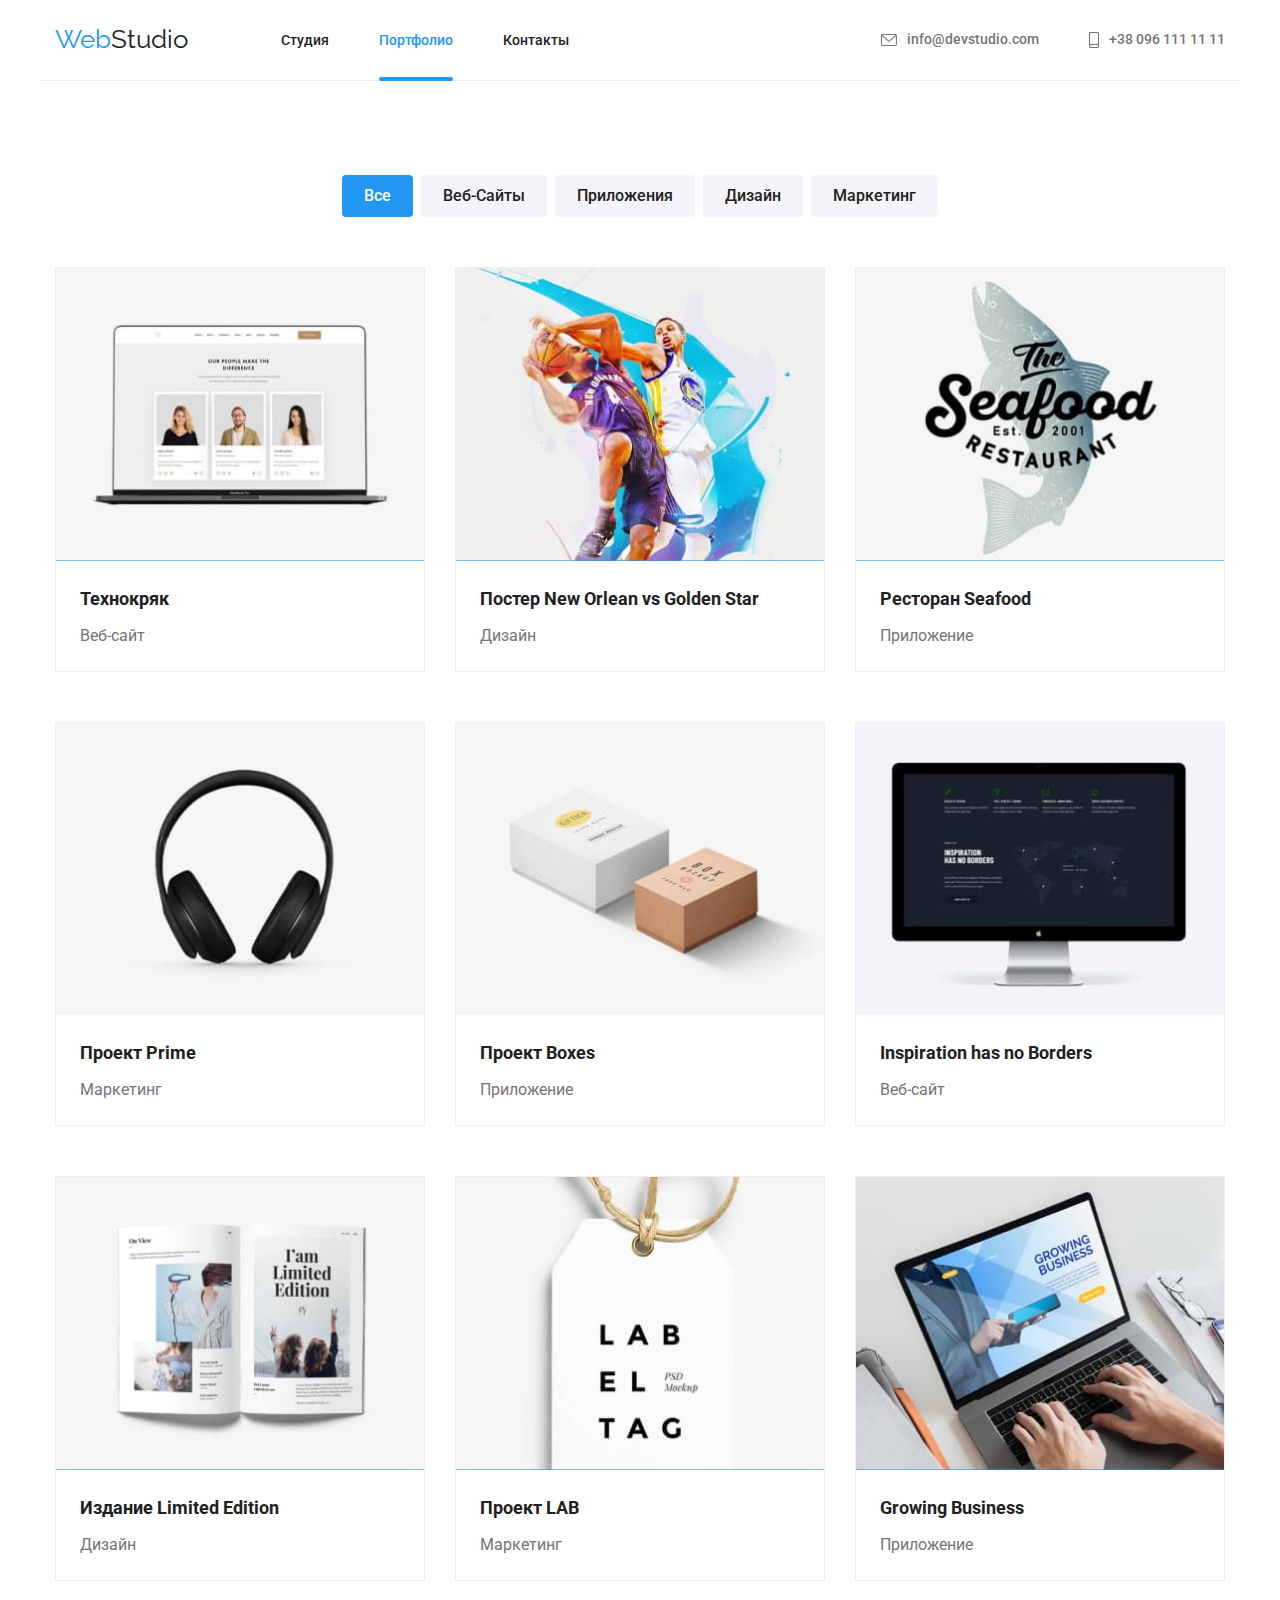
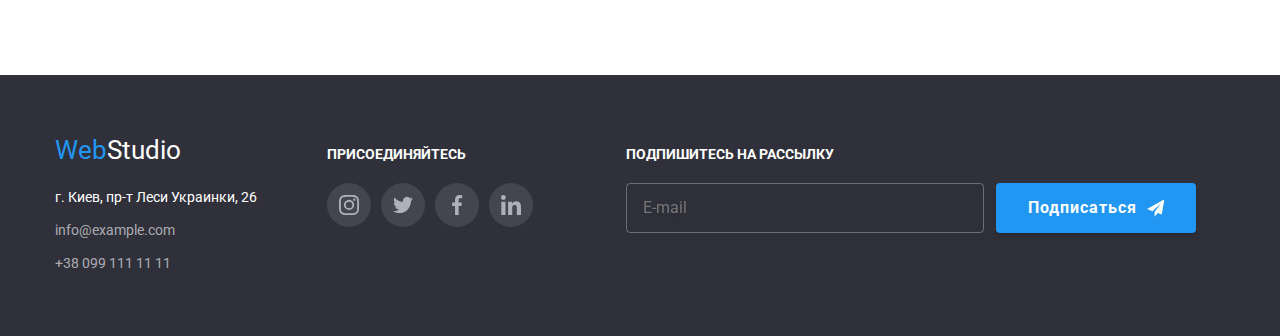
==== portfolio.html @ 67a64e1d "igormos1" ====
<!DOCTYPE html>
<html lang="en">
<head>
    <meta charset="UTF-8">
    <meta http-equiv="X-UA-Compatible" content="IE=edge">
    <meta name="viewport" content="width=device-width, initial-scale=1.0">
    <title>Портфолио</title>
    <link rel="preconnect" href="https://fonts.googleapis.com">
    <link rel="preconnect" href="https://fonts.gstatic.com" crossorigin>
    <link href="https://fonts.googleapis.com/css2?family=Raleway:wght@700&family=Roboto:wght@400;500;700;900&display=swap"
        rel="stylesheet">
    <link rel="stylesheet" href="https://cdnjs.cloudflare.com/ajax/libs/modern-normalize/1.1.0/modern-normalize.min.css">
    <link rel="stylesheet" href="./css/main.min.css">
</head>
<body class="page">
    <header class="page-header container">
        <nav class="nav__container">
            <a href="./index.html" class="nav__logo">
                <span class="nav__logoweb">Web</span><span class="nav__logostudio">Studio</span></a>
            <ul class="site-nav list">
                <li class="site-nav__item"><a href="./index.html" class="site-nav__link">Студия</a></li>
                <li class="site-nav__item"><a href="" class="site-nav__link site-nav__link--current">Портфолио</a></li>
                <li class="site-nav__item"><a href="" class="site-nav__link">Контакты</a></li>
            </ul>
        </nav>
        <div class="auth__container">
            <ul class="auth-nav list">
                <li class="auth-nav__item">
                    <a href="mailto:info@devstudio.com" class="auth-nav__link">
                        <svg class="auth-nav__envelope">
                            <use href="./images/sprite.svg#icon-envelopehover"></use>
                        </svg>info@devstudio.com</a>
                </li>
                <li class="auth-nav__item">
                    <a href="tel:+380961111111" class="auth-nav__link">
                        <svg class="auth-nav__smartphone">
                            <use href="./images/sprite.svg#icon-smartphone"></use>
                        </svg>+38 096 111 11 11</a>
                </li>
            </ul>
        </div>
    </header>
    <main>
        <section class="portfolio container">
            <h1 class="visually-hidden">Portfolio</h1>
            <ul class="filter">
                <li class="filter__item"><button type="button" class="filter__buttons filter__buttons--active">Все</button></li>
                <li class="filter__item"><button type="button" class="filter__buttons">Веб-Сайты</button></li>
                <li class="filter__item"><button type="button" class="filter__buttons">Приложения</button></li>
                <li class="filter__item"><button type="button" class="filter__buttons">Дизайн</button></li>
                <li class="filter__item"><button type="button" class="filter__buttons">Маркетинг</button></li>
            </ul>
            <ul class="card-set__list">
                <li class="card-set__item">
                    <a href="" class="card-set__link">
                        <div class="card-set__image">
                            <img src="./images/img21.jpg" alt="Ноутбук на котором открыт сайт" width="370" height="294">
                            <p class="card-set__text">Технокряк это современная площадка распространения коронавируса. Компании используют эту
                                платформу для цифрового
                                шпионажа и атак на защищённые сервера конкурентов.</p>
                        </div>
                        <div class="card-set__info">
                            <div class="info__meta">
                                <h3 class="info__name">Технокряк</h3>
                            </div>
                            <div class="info__type">
                                <p class="info__text">Веб-сайт</p>
                            </div>
                        </div>
                    </a>
                </li>
                <li class="card-set__item">
                    <a href="" class="card-set__link">
                        <div class="card-set__image">
                            <img src="./images/img22.jpg" alt="Баскетболисты" width="370" height="294"> 
                            <p class="card-set__text">Технокряк это современная площадка распространения коронавируса. Компании используют эту
                                платформу для цифрового
                                шпионажа и атак на защищённые сервера конкурентов.</p>
                        </div>
                        <div class="card-set__info">
                            <div class="info__meta">
                                <h3 class="info__name">Постер New Orlean vs Golden Star</h3>
                            </div>
                            <div class="info__type">
                                <p class="info__text">Дизайн</p>
                            </div>
                        </div>
                    </a>
                </li>
                <li class="card-set__item">
                    <a href="" class="card-set__link">
                        <div class="card-set__image">
                            <img src="./images/img23.jpg" alt="Эмблема ресторана" width="370" height="294">
                            <p class="card-set__text">Технокряк это современная площадка распространения коронавируса. Компании используют эту
                                платформу для цифрового
                                шпионажа и атак на защищённые сервера конкурентов.</p>
                        </div>
                        <div class="card-set__info">
                            <div class="info__meta">
                                <h3 class="info__name">Ресторан Seafood</h3>
                            </div>
                            <div class="info__type">
                                <p class="info__text">Приложение</p>
                            </div>
                        </div>
                    </a>
                </li>
                <li class="card-set__item">
                    <a href="" class="card-set__link">
                        <div class="card-set__image">
                            <img src="./images/img24.jpg" alt="Наушники" width="370" height="294">
                            <p class="card-set__text">Технокряк это современная площадка распространения коронавируса. Компании используют эту
                                платформу для цифрового
                                шпионажа и атак на защищённые сервера конкурентов.</p>
                        </div>
                        <div class="card-set__info">
                            <div class="info__meta">
                                <h3 class="info__name">Проект Prime</h3>
                            </div>
                            <div class="info__type">
                                <p class="info__text">Маркетинг</p>
                            </div>
                        </div>
                    </a>
                </li>
                <li class="card-set__item">
                    <a href="" class="card-set__link">
                        <div class="card-set__image">
                        <img src="./images/img25.jpg" alt="Коробки" width="370" height="294">
                            <p class="card-set__text">Технокряк это современная площадка распространения коронавируса. Компании используют эту
                                платформу для цифрового
                                шпионажа и атак на защищённые сервера конкурентов.</p>
                        </div>
                        <div class="card-set__info">
                            <div class="info__meta">
                                <h3 class="info__name">Проект Boxes</h3>
                            </div>
                            <div class="info__type">
                                <p class="info__text">Приложение</p>
                            </div>
                        </div>
                    </a>
                </li>
                <li class="card-set__item">
                    <a href="" class="card-set__link">
                        <div class="card-set__image">
                        <img src="./images/img26.jpg" alt="Монитор" width="370" height="294">
                            <p class="card-set__text">Технокряк это современная площадка распространения коронавируса. Компании используют эту
                                платформу для цифрового
                                шпионажа и атак на защищённые сервера конкурентов.</p>
                        </div>
                        <div class="card-set__info">
                            <div class="info__meta">
                                <h3 class="info__name">Inspiration has no Borders</h3>
                            </div>
                            <div class="info__type">
                                <p class="info__text">Веб-сайт</p>
                            </div>
                        </div>
                    </a>
                </li>
                <li class="card-set__item">
                    <a href="" class="card-set__link">
                        <div class="card-set__image">
                        <img src="./images/img27.jpg" alt="Разворот журнала" width="370" height="294">
                            <p class="card-set__text">Технокряк это современная площадка распространения коронавируса. Компании используют эту
                                платформу для цифрового
                                шпионажа и атак на защищённые сервера конкурентов.</p>
                        </div>
                        <div class="card-set__info">
                            <div class="info__meta">
                                <h3 class="info__name">Издание Limited Edition</h3>
                            </div>
                            <div class="info__type">
                                <p class="info__text">Дизайн</p>
                            </div>
                        </div>
                    </a>
                </li>
                <li class="card-set__item">
                    <a href="" class="card-set__link">
                        <div class="card-set__image">
                        <img src="./images/img28.jpg" alt="Бирка" width="370" height="294">
                            <p class="card-set__text">Технокряк это современная площадка распространения коронавируса. Компании используют эту
                                платформу для цифрового
                                шпионажа и атак на защищённые сервера конкурентов.</p>
                        </div>
                        <div class="card-set__info">
                            <div class="info__meta">
                                <h3 class="info__name">Проект LAB</h3>
                            </div>
                            <div class="info__type">
                                <p class="info__text">Маркетинг</p>
                            </div>
                        </div>
                    </a>
                </li>
                <li class="card-set__item">
                    <a href="" class="card-set__link">
                        <div class="card-set__image">
                            <img src="./images/img29.jpg" alt="Бирка" width="370" height="294">
                            <p class="card-set__text">Технокряк это современная площадка распространения коронавируса. Компании используют эту
                                платформу для цифрового
                                шпионажа и атак на защищённые сервера конкурентов.</p>
                        </div>
                        <div class="card-set__info">
                            <div class="info__meta">
                                <h3 class="info__name">Growing Business</h3>
                            </div>
                            <div class="info__type">
                                <p class="info__text">Приложение</p>
                            </div>
                        </div>
                    </a>
                </li>
            </ul>
        </section>
    </main>
    <footer class="page-footer">
        <div class="page-footer__meta container">
            <div>
                <a href="/" class="page-footer__logo"><span class="page-footer__logoweb">Web</span><span class="page-footer__logostudio">Studio</span></a>
                <address class="page-footer__address">
                    <ul class="address__list">
                        <li class="address__element"><a href="#" class="address__map">г. Киев, пр-т Леси Украинки, 26</a></li>
                        <li class="address__element"><a href="mailto:info@example.com" class="address__email">info@example.com</a></li>
                        <li class="address__element"><a href="tel:+380991111111" class="address__tel">+38 099 111 11 11</a></li>
                    </ul>
                </address>
            </div>
            <div class="page-footer__socials">
                <h3 class="page-footer__title">ПРИСОЕДИНЯЙТЕСЬ</h3>
                <ul class="socials__list">
                    <li class="socials__item socials__item--footer">
                        <a href="#" class="socials__link socials__link--footer">
                            <svg class="socials__icon">
                                <use href="./images/sprite.svg#icon-instagram"></use>
                            </svg>
                        </a>
                    </li>
                    <li class="socials__item socials__item--footer">
                        <a href="#" class="socials__link socials__link--footer">
                            <svg class="socials__icon">
                                <use href="./images/sprite.svg#icon-twitter"></use>
                            </svg>
                        </a>
                    </li>
                    <li class="socials__item socials__item--footer">
                        <a href="#" class="socials__link socials__link--footer">
                            <svg class="socials__icon">
                                <use href="./images/sprite.svg#icon-facebook"></use>
                            </svg>
                        </a>
                    </li>
                    <li class="socials__item socials__item--footer">
                        <a href="#" class="socials__link socials__link--footer">
                            <svg class="socials__icon">
                                <use href="./images/sprite.svg#icon-linkedin"></use>
                            </svg>
                        </a>
                    </li>
                </ul>
            </div>
            <div class="page-footer__subscribe">
                <h3 class="page-footer__title">Подпишитесь на рассылку</h3>
                <div class="subscribe__meta">
                    <form class="subscribe__form">
                        <input type="text" name="email" id="email" class="subscribe__input" placeholder="E-mail">
                    </form>
                    <button type="submit" class="subscribe__button">Подписаться
                        <svg class="subscribe__icon">
                            <use href="./images/sprite.svg#icon-send"></use>
                        </svg>
                    </button>
                </div>
            </div>
        </div>
    </footer>
</body>
</html>
---- css/main.min.css ----
/*! modern-normalize v1.1.0 | MIT License | https://github.com/sindresorhus/modern-normalize */*,::before,::after{-webkit-box-sizing:border-box;box-sizing:border-box}html{line-height:1.15;-webkit-text-size-adjust:100%;-moz-tab-size:4;-o-tab-size:4;tab-size:4}body{margin:0;font-family:system-ui,-apple-system,"Segoe UI",Roboto,Helvetica,Arial,sans-serif,"Apple Color Emoji","Segoe UI Emoji"}hr{height:0;color:inherit}abbr[title]{-webkit-text-decoration:underline dotted;text-decoration:underline dotted}b,strong{font-weight:bolder}code,kbd,samp,pre{font-family:ui-monospace, SFMono-Regular, Consolas, 'Liberation Mono', Menlo, monospace;font-size:1em}small{font-size:80%}sub,sup{font-size:75%;line-height:0;position:relative;vertical-align:baseline}sub{bottom:-0.25em}sup{top:-0.5em}table{text-indent:0;border-color:inherit}button,input,optgroup,select,textarea{font-family:inherit;font-size:100%;line-height:1.15;margin:0}button,select{text-transform:none}button,[type='button'],[type='reset'],[type='submit']{-webkit-appearance:button}::-moz-focus-inner{border-style:none;padding:0}:-moz-focusring{outline:1px dotted ButtonText}:-moz-ui-invalid{box-shadow:none}legend{padding:0}progress{vertical-align:baseline}::-webkit-inner-spin-button,::-webkit-outer-spin-button{height:auto}[type='search']{-webkit-appearance:textfield;outline-offset:-2px}::-webkit-search-decoration{-webkit-appearance:none}::-webkit-file-upload-button{-webkit-appearance:button;font:inherit}summary{display:list-item}html{-webkit-box-sizing:border-box;box-sizing:border-box}img{display:block;max-width:100%;height:auto}body{color:#757575;background-color:#fff;font-family:"Roboto",sans-serif}.container{width:1200px;padding-right:15px;padding-left:15px;margin-right:auto;margin-left:auto}a{display:block}*,*::before,*::after{-webkit-box-sizing:inherit;box-sizing:inherit}.list{list-style:none;padding:0;margin:0}.overlay{max-width:1600px;height:600px;margin-right:auto;margin-left:auto;background-image:-webkit-gradient(linear, left top, right top, from(rgba(47,48,58,0.4)), to(rgba(47,48,58,0.4))),url(../images/hero.jpg);background-image:linear-gradient(to right, rgba(47,48,58,0.4), rgba(47,48,58,0.4)),url(../images/hero.jpg);background-position:center;background-size:cover;outline:1px solid black}.visually-hidden{position:absolute;clip:rect(0 0 0 0);width:1px;height:1px;margin:-1px;margin-top:0}.page-header{background-color:#fff;border-bottom:1px solid #ececec;display:-webkit-box;display:-ms-flexbox;display:flex;-webkit-box-align:center;-ms-flex-align:center;align-items:center;-webkit-box-pack:justify;-ms-flex-pack:justify;justify-content:space-between}.nav__container{display:-webkit-box;display:-ms-flexbox;display:flex;-webkit-box-align:center;-ms-flex-align:center;align-items:center}.nav__logo{display:block;padding:24px 0 25px 0;text-decoration:none}.nav__logoweb{color:#2196f3;font-family:"Raleway",sans-serif;font-size:26px;line-height:1.19;text-decoration:none}.nav__logostudio{color:#212121;font-family:"Raleway",sans-serif;font-size:26px;line-height:1.19;text-decoration:none}.site-nav{display:-webkit-box;display:-ms-flexbox;display:flex;margin-left:93px}.site-nav__item{position:relative;bottom:-1px}.site-nav__item:not(:last-child){margin-right:50px}.site-nav__link{display:block;padding:32px 0;font-weight:500;font-size:14px;line-height:1.14;text-decoration:none;-webkit-transition:color 250ms cubic-bezier(0.4, 0, 0.2, 1);transition:color 250ms cubic-bezier(0.4, 0, 0.2, 1);color:#212121}.site-nav__link:hover,.site-nav__link:focus{color:#2196f3}.site-nav__link--current{color:#2196f3}.site-nav__link--current::after{content:'';position:absolute;display:block;width:100%;height:4px;background-color:#2196f3;border-radius:2px;bottom:0}.auth__container{display:-webkit-box;display:-ms-flexbox;display:flex}.auth-nav{display:-webkit-box;display:-ms-flexbox;display:flex}.auth-nav__item{display:-webkit-box;display:-ms-flexbox;display:flex;-webkit-box-pack:center;-ms-flex-pack:center;justify-content:center;-webkit-box-align:center;-ms-flex-align:center;align-items:center;cursor:pointer}.auth-nav__item:not(:first-child){margin-left:50px}.auth-nav__link{display:block;padding:32px 0;font-weight:500;font-size:14px;line-height:1.14;text-decoration:none;-webkit-transition:color 250ms cubic-bezier(0.4, 0, 0.2, 1);transition:color 250ms cubic-bezier(0.4, 0, 0.2, 1);color:#757575}.auth-nav__link:hover,.auth-nav__link:focus{color:#2196f3}.auth-nav__envelope{width:16px;height:12px;fill:currentColor;vertical-align:middle}.auth-nav__smartphone{width:10px;height:16px;fill:currentColor;vertical-align:middle}.auth-nav__envelope,.auth-nav__smartphone{margin-right:10px}.page-hero{background-color:#2f303a;text-align:center;padding-bottom:200px;padding-top:200px}.page-hero__title{color:#fff;font-weight:900;font-size:44px;line-height:1.36;text-align:center;letter-spacing:0.06em;text-transform:uppercase;margin:0;padding:0;padding-bottom:30px}.page-hero__button{color:#fff;background-color:#2196f3;font-weight:bold;font-size:16px;line-height:1.88;display:inline-block;-webkit-box-align:center;-ms-flex-align:center;align-items:center;letter-spacing:0.06em;border-radius:4px;padding:10px 32px;border:0;-webkit-box-shadow:0px 4px 4px rgba(0,0,0,0.15);box-shadow:0px 4px 4px rgba(0,0,0,0.15);cursor:pointer;height:50px}.modal__button-data{position:absolute;width:30px;height:30px;top:8px;right:8px;border-radius:50%;-webkit-box-align:center;-ms-flex-align:center;align-items:center;background-color:#fff;border:1px solid rgba(0,0,0,0.1);-webkit-box-sizing:border-box;box-sizing:border-box;cursor:pointer;-webkit-transition:fill 250ms cubic-bezier(0.4, 0, 0.2, 1),background 250ms cubic-bezier(0.4, 0, 0.2, 1);transition:fill 250ms cubic-bezier(0.4, 0, 0.2, 1),background 250ms cubic-bezier(0.4, 0, 0.2, 1)}.modal__button-data:hover,.modal__button-data:focus{fill:#ffffff;background:#2196f3}.modal__button-close{width:14px;height:14px;display:-webkit-box;display:-ms-flexbox;display:flex;-webkit-box-pack:center;-ms-flex-pack:center;justify-content:center;-webkit-box-align:center;-ms-flex-align:center;align-items:center}.page-hero__button-modal{margin-top:30px}.subscribe__button{color:#fff;background-color:#2196f3;font-weight:bold;font-size:16px;line-height:1.88;display:inline-block;-webkit-box-align:center;-ms-flex-align:center;align-items:center;letter-spacing:0.06em;border-radius:4px;padding:10px 32px;border:0;-webkit-box-shadow:0px 4px 4px rgba(0,0,0,0.15);box-shadow:0px 4px 4px rgba(0,0,0,0.15);cursor:pointer;height:50px}.backdrop{position:fixed;top:0;left:0;width:100%;height:100%;background-color:rgba(0,0,0,0.2);opacity:1;z-index:2;-webkit-transition:opacity 250ms cubic-bezier(0.4, 0, 0.2, 1);transition:opacity 250ms cubic-bezier(0.4, 0, 0.2, 1)}.backdrop.is-hidden{opacity:0;pointer-events:none;visibility:initial}.modal{position:absolute;top:50%;left:50%;-webkit-transform:translate(-50%, -50%);transform:translate(-50%, -50%);min-height:581px;min-width:528px;background:#fff;-webkit-box-shadow:0px 1px 3px rgba(0,0,0,0.12),0px 1px 1px rgba(0,0,0,0.14),0px 2px 1px rgba(0,0,0,0.2);box-shadow:0px 1px 3px rgba(0,0,0,0.12),0px 1px 1px rgba(0,0,0,0.14),0px 2px 1px rgba(0,0,0,0.2);border-radius:4px;padding:40px}.modal__field{display:-webkit-box;display:-ms-flexbox;display:flex;-webkit-box-align:center;-ms-flex-align:center;align-items:center}.modal__checkbox{position:absolute;width:1px;height:1px;margin:-1px;border:0;padding:0;clip:rect(0 0 0 0);overflow:hidden}.modal__icon{display:inline-block;width:15px;height:15px;margin-right:5px;border:2px solid #2a2a2a;border-radius:4px;-webkit-transition:-webkit-transform 250ms linear;transition:-webkit-transform 250ms linear;transition:transform 250ms linear;transition:transform 250ms linear, -webkit-transform 250ms linear}.modal__checkbox:checked+.modal__icon{-webkit-transform:scale(1.2);transform:scale(1.2);border-color:transparent;background-color:#2196f3;background-image:url("../images/full-check.svg");background-size:contain;background-origin:border-box}.modal__label{font-size:14px;line-height:1.7;-webkit-transition:-webkit-transform 250ms linear;transition:-webkit-transform 250ms linear;transition:transform 250ms linear;transition:transform 250ms linear, -webkit-transform 250ms linear}.modal__link{color:#2196f3;font-size:14px;line-height:1.7;margin-left:3px}.form__title{font-weight:bold;font-size:20px;line-height:1.15;text-align:center;letter-spacing:0.03em;color:#212121;margin:0;padding:0;margin-bottom:12px}.inputs{position:relative;text-align:left;margin:0;padding:0}.inputs:not(:last-child){margin-bottom:10px}.inputs__name{font-size:12px;line-height:1.17;letter-spacing:0.01em;display:-webkit-box;display:-ms-flexbox;display:flex;-webkit-box-orient:vertical;-webkit-box-direction:normal;-ms-flex-direction:column;flex-direction:column;color:#757575}.inputs__form{margin-top:4px;-webkit-transition:fill 250ms cubic-bezier(0.4, 0, 0.2, 1),border 250ms cubic-bezier(0.4, 0, 0.2, 1);transition:fill 250ms cubic-bezier(0.4, 0, 0.2, 1),border 250ms cubic-bezier(0.4, 0, 0.2, 1)}.inputs__text{position:relative;height:40px;width:100%;border:1px solid rgba(33,33,33,0.2);-webkit-box-sizing:border-box;box-sizing:border-box;border-radius:4px;padding:12px 16px;padding-left:42px}.inputs__form:focus-within>.inputs__icon{fill:#2196f3}.inputs__form:focus-within>.inputs__text{border:1px solid #2196f3;outline:none}.inputs__icon{fill:#212121;position:absolute;width:18px;height:18px;left:15px;top:29px;-webkit-transition:fill 250ms cubic-bezier(0.4, 0, 0.2, 1);transition:fill 250ms cubic-bezier(0.4, 0, 0.2, 1)}.inputs__placeholder{padding:12px 16px;font-size:12px;line-height:1.17;letter-spacing:0.01em;height:120px;width:448px}.inputs__form:focus-within>.inputs__placeholder{border:1px solid #2196f3;outline:none}.inputs textarea::-webkit-input-placeholder{color:rgba(117,117,117,0.5)}.inputs textarea:-ms-input-placeholder{color:rgba(117,117,117,0.5)}.inputs textarea::-ms-input-placeholder{color:rgba(117,117,117,0.5)}.inputs textarea::placeholder{color:rgba(117,117,117,0.5)}.benefits{margin:0;padding:94px 0}.benefits__container{width:1200px;margin-top:0;padding-right:15px;padding-left:15px;margin-right:auto;margin-left:auto}.benefits__list{list-style:none;display:-webkit-box;display:-ms-flexbox;display:flex;-webkit-box-pack:center;-ms-flex-pack:center;justify-content:center;margin:0;padding:0}.benefits__item{width:270px}.benefits__item:not(:last-child){margin-right:30px}.benefits__meta{width:270px;height:120px;background-color:#f5f4fa;margin-bottom:30px;border-radius:4px;padding:0;border:none;display:-webkit-box;display:-ms-flexbox;display:flex;-webkit-box-pack:center;-ms-flex-pack:center;justify-content:center;-webkit-box-align:center;-ms-flex-align:center;align-items:center}.benefits__icon{width:70px;height:70px}.benefits__title{color:#212121;font-weight:bold;font-size:14px;line-height:1.14;text-transform:uppercase;display:block;margin:0;padding:0}.benefits__text{font-size:14px;line-height:1.71;letter-spacing:0.03em;margin:0;padding:0;margin-top:10px}.product__section{width:1200px;padding-right:15px;padding-left:15px;margin-right:auto;margin-left:auto;display:block;padding-bottom:94px}.product__title{color:#212121;font-weight:bold;font-size:36px;line-height:1.17;text-align:center;letter-spacing:0.03em;margin:0;padding:0}.product__list{list-style:none;-webkit-box-pack:center;-ms-flex-pack:center;justify-content:center;margin:0;padding:0;display:-webkit-box;display:-ms-flexbox;display:flex;margin-top:50px}.product__item:not(:last-child){margin-right:30px}.product__image{position:relative;margin:0;padding:0;z-index:1}.product__meta{position:absolute;background-color:rgba(47,48,58,0.8);width:370px;height:70px;-webkit-box-align:center;-ms-flex-align:center;align-items:center;text-align:center;bottom:0;left:0;display:-webkit-box;display:-ms-flexbox;display:flex;-webkit-box-pack:center;-ms-flex-pack:center;justify-content:center}.product__name{color:#fff;font-weight:bold;font-size:14px;line-height:1.14;padding:0}.team{background-color:#f5f4fa;padding-bottom:94px;padding-top:94px}.team__list{list-style:none;display:-webkit-box;display:-ms-flexbox;display:flex;-webkit-box-pack:center;-ms-flex-pack:center;justify-content:center;padding:0;margin:0;padding-top:50px}.team__item{background-color:#fff;-webkit-box-shadow:0px 1px 3px rgba(0,0,0,0.12),0px 1px 1px rgba(0,0,0,0.14),0px 2px 1px rgba(0,0,0,0.2);box-shadow:0px 1px 3px rgba(0,0,0,0.12),0px 1px 1px rgba(0,0,0,0.14),0px 2px 1px rgba(0,0,0,0.2);border-radius:0px 0px 4px 4px}.team__item:not(:last-child){margin-right:30px}.team__name-title{color:#212121;font-weight:500;font-size:16px;line-height:1.19;margin:0;padding:0}.team__name{display:block;text-align:center;padding-bottom:10px}.team__info{padding:30px 0}.team__position{font-size:16px;line-height:1.19;letter-spacing:0.03em;color:#757575;background-color:#fff;text-align:center;margin:0}.team__profession{display:block;text-align:center}.socials__list{list-style:none;display:-webkit-box;display:-ms-flexbox;display:flex;-webkit-box-pack:center;-ms-flex-pack:center;justify-content:center;-webkit-box-align:center;-ms-flex-align:center;align-items:center;cursor:pointer;padding:0;margin:0;margin-top:16px}.socials__icon{width:20px;height:20px}.socials__item:not(:last-child){margin-right:10px}.socials__link{width:44px;height:44px;display:-webkit-box;display:-ms-flexbox;display:flex;-webkit-box-pack:center;-ms-flex-pack:center;justify-content:center;-webkit-box-align:center;-ms-flex-align:center;align-items:center;cursor:pointer;fill:#afb1b8;border-radius:50%;-webkit-transition:fill 250ms cubic-bezier(0.4, 0, 0.2, 1),background 250ms cubic-bezier(0.4, 0, 0.2, 1);transition:fill 250ms cubic-bezier(0.4, 0, 0.2, 1),background 250ms cubic-bezier(0.4, 0, 0.2, 1)}.socials__link:hover,.socials__link:focus{fill:#fff;background:#2196f3}.clients__list{list-style:none;display:-webkit-box;display:-ms-flexbox;display:flex;-webkit-box-pack:center;-ms-flex-pack:center;justify-content:center;margin:0;padding:0}.clients__title{color:#212121;font-weight:bold;font-size:36px;line-height:1.17;text-align:center;letter-spacing:0.03em;margin:0;padding:0}.clients{padding-bottom:94px;padding-top:94px}.clients__title{margin-bottom:50px}.clients__link{fill:#afb1b8;width:170px;height:92px;border:1px solid #afb1b8;-webkit-box-sizing:border-box;box-sizing:border-box;border-radius:4px;padding:0;display:-webkit-box;display:-ms-flexbox;display:flex;-webkit-box-pack:center;-ms-flex-pack:center;justify-content:center;-webkit-box-align:center;-ms-flex-align:center;align-items:center;cursor:pointer;-webkit-transition:fill 250ms cubic-bezier(0.4, 0, 0.2, 1),border 250ms cubic-bezier(0.4, 0, 0.2, 1);transition:fill 250ms cubic-bezier(0.4, 0, 0.2, 1),border 250ms cubic-bezier(0.4, 0, 0.2, 1)}.clients__link:hover{fill:#2196f3;border:1px solid #2196f3}.clients__logo{width:106px;height:60px}.clients__item:not(:last-child){margin-right:30px}.page-footer__logoweb{color:#2196f3;font-family:var(--logo-font);font-size:26px;line-height:1.19;text-decoration:none}.page-footer{background-color:#2f303a;padding:60px 0;text-decoration:none}.page-footer__logo{display:block;margin:0 0 20px 0;padding:0;text-decoration:none}.page-footer__logostudio{color:#fff;font-size:26px;text-decoration:none}.page-footer__meta{display:-webkit-box;display:-ms-flexbox;display:flex;-webkit-box-align:baseline;-ms-flex-align:baseline;align-items:baseline}.page-footer__title{color:#fff;font-weight:bold;font-size:14px;line-height:1.14;text-transform:uppercase;display:block;margin:0;padding:0;margin-bottom:20px}.socials__link--footer{background-color:rgba(255,255,255,0.1);-webkit-transition:fill 250ms cubic-bezier(0.4, 0, 0.2, 1),background 250ms cubic-bezier(0.4, 0, 0.2, 1);transition:fill 250ms cubic-bezier(0.4, 0, 0.2, 1),background 250ms cubic-bezier(0.4, 0, 0.2, 1)}.socials__link--footer:focus,.socials__link--footer:hover{fill:#fff;background:#2196f3}.socials__item--footer:not(:last-child){margin-right:10px}.page-footer__socials{list-style:none;cursor:pointer;padding:0;margin:0;margin-left:70px}.page-footer__subscribe{margin-left:93px}.subscribe__meta{display:-webkit-box;display:-ms-flexbox;display:flex}.subscribe__input{position:relative;width:358px;height:50px;border:1px solid rgba(255,255,255,0.3);-webkit-box-sizing:border-box;box-sizing:border-box;-webkit-filter:drop-shadow(0px 4px 4px rgba(0,0,0,0.15));filter:drop-shadow(0px 4px 4px rgba(0,0,0,0.15));border-radius:4px;background-color:var(--second-bg-color);margin-right:12px;padding:15px 16px;color:#fff}.subscribe__button{display:-webkit-box;display:-ms-flexbox;display:flex;width:200px}.subscribe__icon{width:24px;height:24px;margin-left:10px}.address__map{color:#fff;font-size:14px;line-height:1.71;text-decoration:none;font-style:normal;display:block}.address__email{font-size:14px;line-height:1.71;color:rgba(255,255,255,0.6);text-decoration:none;font-style:normal;display:block;-webkit-transition:color 250ms cubic-bezier(0.4, 0, 0.2, 1);transition:color 250ms cubic-bezier(0.4, 0, 0.2, 1)}.address__email:hover,.address__email:focus{color:#2196f3}.address__element:not(:last-child){margin-bottom:9px}.address__tel{font-size:14px;line-height:1.71;color:rgba(255,255,255,0.6);text-decoration:none;font-style:normal;display:block;margin:0;padding:0;-webkit-transition:color 250ms cubic-bezier(0.4, 0, 0.2, 1);transition:color 250ms cubic-bezier(0.4, 0, 0.2, 1)}.address__tel:hover,.address__tel:focus{color:#2196f3}.address__list{list-style:none;padding:0;margin:0}.portfolio{padding-bottom:94px;padding-top:94px}.card-set__list{list-style:none;display:-webkit-box;display:-ms-flexbox;display:flex;-ms-flex-wrap:wrap;flex-wrap:wrap;padding:0;margin:0;margin-left:-30px;margin-top:-50px}.card-set__image{position:relative;overflow:hidden}.card-set__image::before{background-color:rgba(33,150,243,0.9)}.card-set__image::before{display:inline-block;content:'';position:absolute;top:0;left:0;width:100%;height:100%;-webkit-transform:translateY(100%);transform:translateY(100%);-webkit-transition:-webkit-transform 250ms cubic-bezier(0.4, 0, 0.2, 1);transition:-webkit-transform 250ms cubic-bezier(0.4, 0, 0.2, 1);transition:transform 250ms cubic-bezier(0.4, 0, 0.2, 1);transition:transform 250ms cubic-bezier(0.4, 0, 0.2, 1), -webkit-transform 250ms cubic-bezier(0.4, 0, 0.2, 1)}.card-set__text{display:inline-block;content:'';position:absolute;top:0;left:0;width:100%;height:100%;-webkit-transform:translateY(100%);transform:translateY(100%);-webkit-transition:-webkit-transform 250ms cubic-bezier(0.4, 0, 0.2, 1);transition:-webkit-transform 250ms cubic-bezier(0.4, 0, 0.2, 1);transition:transform 250ms cubic-bezier(0.4, 0, 0.2, 1);transition:transform 250ms cubic-bezier(0.4, 0, 0.2, 1), -webkit-transform 250ms cubic-bezier(0.4, 0, 0.2, 1);padding:63px 24px;font-family:Roboto;font-style:normal;font-weight:normal;font-size:18px;line-height:1.56;letter-spacing:0.03em;color:#fff;opacity:0}.card-set__link{text-decoration:none;-webkit-transition:-webkit-box-shadow 250ms cubic-bezier(0.4, 0, 0.2, 1);transition:-webkit-box-shadow 250ms cubic-bezier(0.4, 0, 0.2, 1);transition:box-shadow 250ms cubic-bezier(0.4, 0, 0.2, 1);transition:box-shadow 250ms cubic-bezier(0.4, 0, 0.2, 1), -webkit-box-shadow 250ms cubic-bezier(0.4, 0, 0.2, 1)}.card-set__link:hover,.card-set__link:focus{-webkit-box-shadow:0px 1px 1px rgba(0,0,0,0.12),0px 4px 4px rgba(0,0,0,0.06),1px 4px 6px rgba(0,0,0,0.16);box-shadow:0px 1px 1px rgba(0,0,0,0.12),0px 4px 4px rgba(0,0,0,0.06),1px 4px 6px rgba(0,0,0,0.16)}.card-set__link:hover .card-set__image::before{-webkit-transform:translateY(0);transform:translateY(0)}.card-set__link:hover .card-set__image::before,.card-set__link:focus .card-set__image::before{opacity:1;-webkit-transform:translateY(0);transform:translateY(0);-webkit-transition:-webkit-transform 250ms cubic-bezier(0.4, 0, 0.2, 1);transition:-webkit-transform 250ms cubic-bezier(0.4, 0, 0.2, 1);transition:transform 250ms cubic-bezier(0.4, 0, 0.2, 1);transition:transform 250ms cubic-bezier(0.4, 0, 0.2, 1), -webkit-transform 250ms cubic-bezier(0.4, 0, 0.2, 1)}.card-set__item{width:370px;border:1px solid #eeeeee;-webkit-box-sizing:border-box;box-sizing:border-box;margin-left:30px;margin-top:50px;-ms-flex-preferred-size:calc((100% - 90px) / 3);flex-basis:calc((100% - 90px) / 3)}.card-set__item:hover .card-set__text,.card-set__item:focus .card-set__text{opacity:1;-webkit-transform:translateY(0);transform:translateY(0);-webkit-transition:-webkit-transform 250ms cubic-bezier(0.4, 0, 0.2, 1);transition:-webkit-transform 250ms cubic-bezier(0.4, 0, 0.2, 1);transition:transform 250ms cubic-bezier(0.4, 0, 0.2, 1);transition:transform 250ms cubic-bezier(0.4, 0, 0.2, 1), -webkit-transform 250ms cubic-bezier(0.4, 0, 0.2, 1)}.card-set__info{padding:20px 0 20px 24px}.info__meta{padding-bottom:4px}.info__name{color:#212121;font-weight:bold;font-size:18px;line-height:2;text-decoration:none;margin:0;padding:0}.info__text{color:#757575;font-size:16px;line-height:1.88;text-decoration:none;padding:0;margin:0}.filter{list-style:none;display:-webkit-box;display:-ms-flexbox;display:flex;-webkit-box-pack:center;-ms-flex-pack:center;justify-content:center;margin:0;padding:0;padding-bottom:50px}.filter__item{-webkit-transition:-webkit-box-shadow 250ms cubic-bezier(0.4, 0, 0.2, 1);transition:-webkit-box-shadow 250ms cubic-bezier(0.4, 0, 0.2, 1);transition:box-shadow 250ms cubic-bezier(0.4, 0, 0.2, 1);transition:box-shadow 250ms cubic-bezier(0.4, 0, 0.2, 1), -webkit-box-shadow 250ms cubic-bezier(0.4, 0, 0.2, 1)}.filter__item:not(:last-child){margin-right:8px}.filter__item:hover,.filter__item:focus{-webkit-box-shadow:0px 3px 1px rgba(0,0,0,0.1),0px 1px 2px rgba(0,0,0,0.08),0px 2px 2px rgba(0,0,0,0.12);box-shadow:0px 3px 1px rgba(0,0,0,0.1),0px 1px 2px rgba(0,0,0,0.08),0px 2px 2px rgba(0,0,0,0.12)}.filter__buttons{cursor:pointer;font-weight:500;font-size:16px;line-height:1.88;display:block;-webkit-box-align:center;-ms-flex-align:center;align-items:center;text-align:center;border-radius:4px;padding:6px 22px;border:0;background-color:#f5f4fa;color:#212121;-webkit-transition:background-color 250ms cubic-bezier(0.4, 0, 0.2, 1);transition:background-color 250ms cubic-bezier(0.4, 0, 0.2, 1)}.filter__buttons:hover,.filter__buttons:focus{background-color:#2196f3;color:#fff;-webkit-box-shadow:0px 3px 1px rgba(0,0,0,0.1),0px 1px 2px rgba(0,0,0,0.08),0px 2px 2px rgba(0,0,0,0.12);box-shadow:0px 3px 1px rgba(0,0,0,0.1),0px 1px 2px rgba(0,0,0,0.08),0px 2px 2px rgba(0,0,0,0.12)}.filter__buttons--active{color:#fff;background-color:#2196f3}.filter__buttons--active:active{color:#fff;background-color:#2196f3}
/*# sourceMappingURL=main.min.css.map */
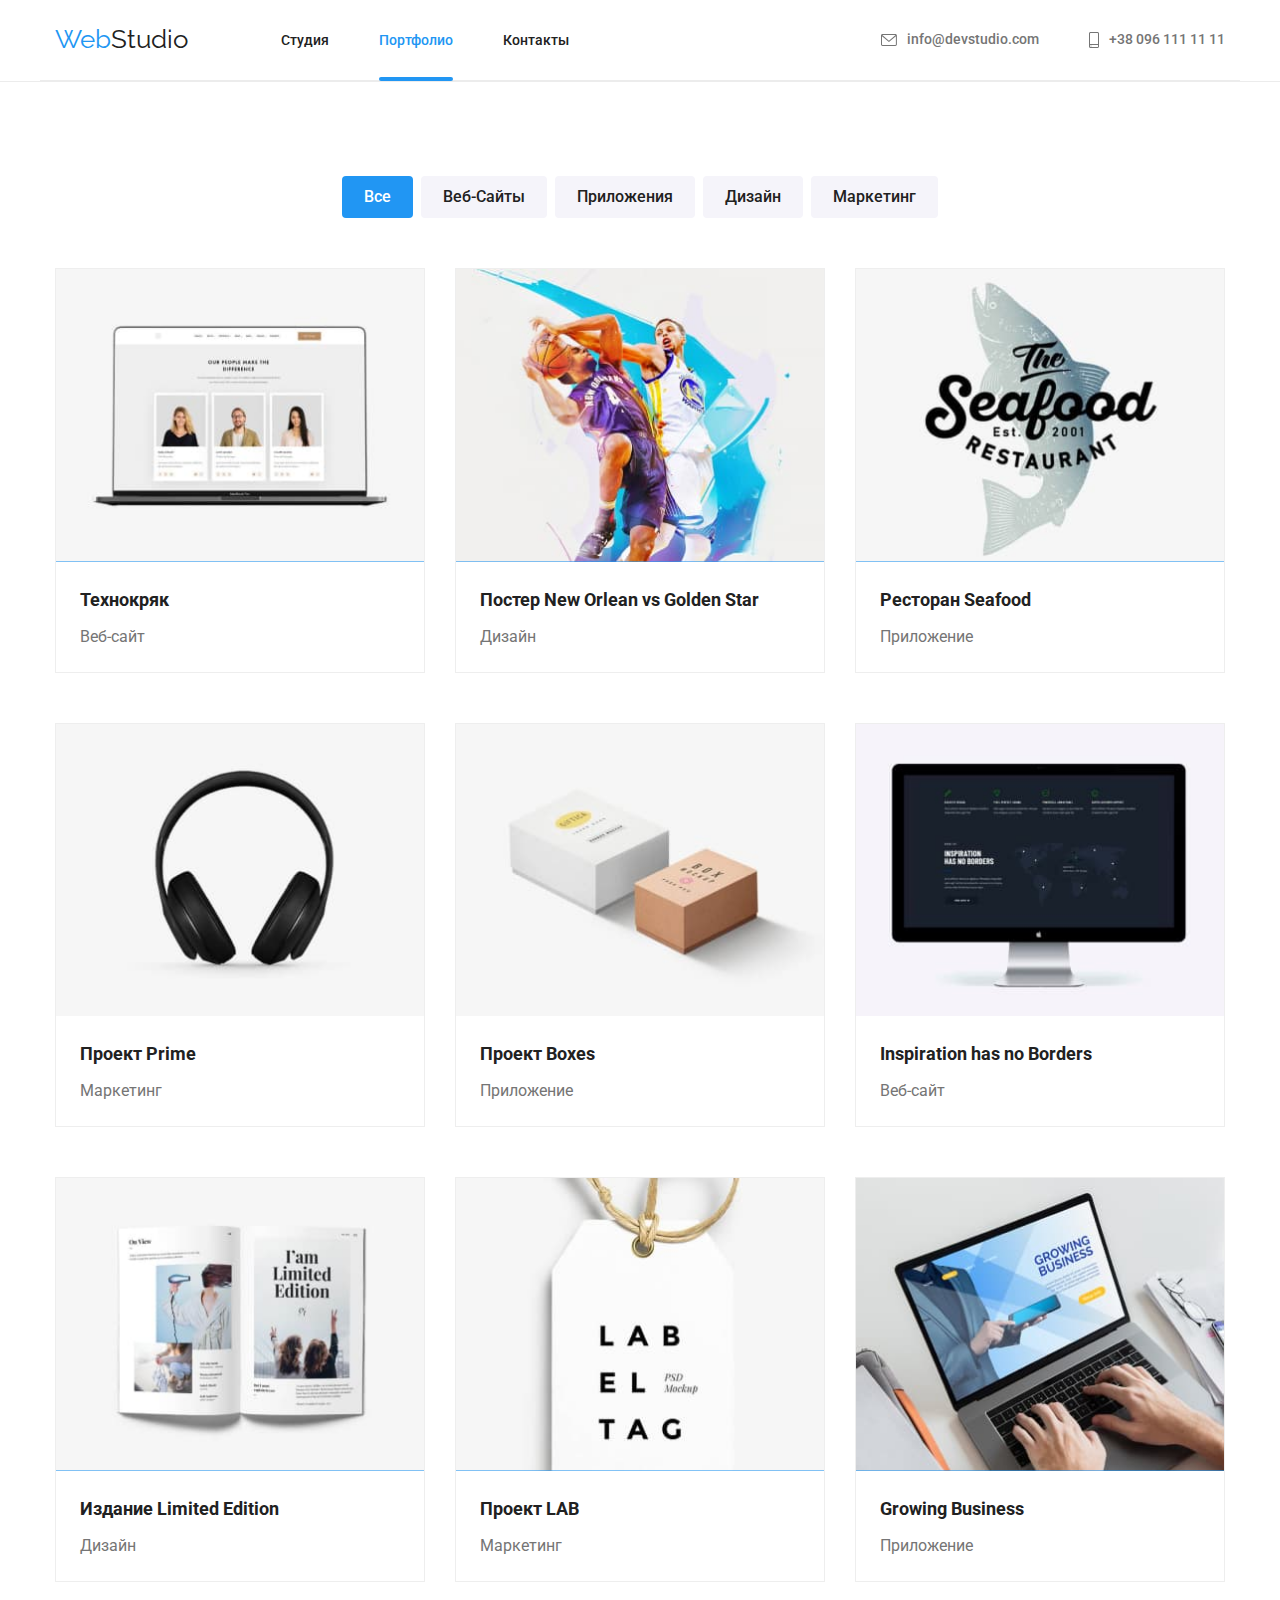
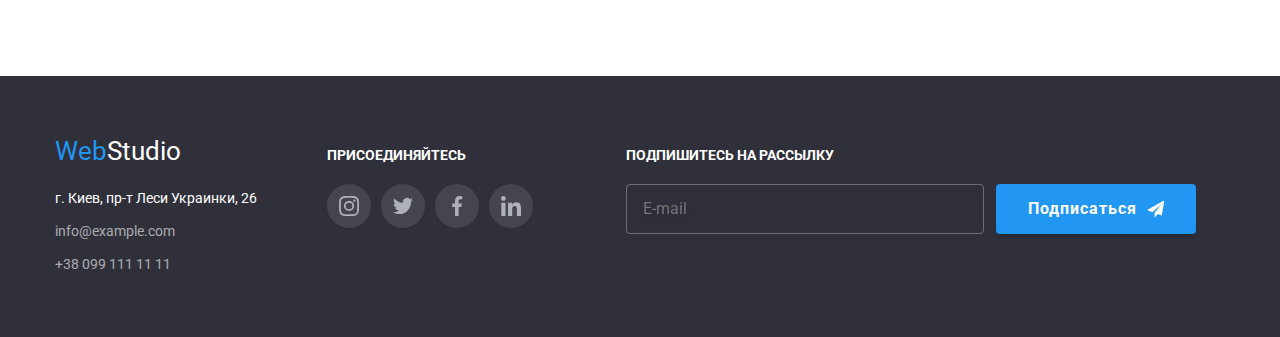
==== commit 0c71c0be: "igormos1" ====
--- a/portfolio.html
+++ b/portfolio.html
@@ -1,280 +1,341 @@
 <!DOCTYPE html>
 <html lang="en">
-<head>
-    <meta charset="UTF-8">
-    <meta http-equiv="X-UA-Compatible" content="IE=edge">
-    <meta name="viewport" content="width=device-width, initial-scale=1.0">
+  <head>
+    <meta charset="UTF-8" />
+    <meta http-equiv="X-UA-Compatible" content="IE=edge" />
+    <meta name="viewport" content="width=device-width, initial-scale=1.0" />
     <title>Портфолио</title>
-    <link rel="preconnect" href="https://fonts.googleapis.com">
-    <link rel="preconnect" href="https://fonts.gstatic.com" crossorigin>
-    <link href="https://fonts.googleapis.com/css2?family=Raleway:wght@700&family=Roboto:wght@400;500;700;900&display=swap"
-        rel="stylesheet">
-    <link rel="stylesheet" href="https://cdnjs.cloudflare.com/ajax/libs/modern-normalize/1.1.0/modern-normalize.min.css">
-    <link rel="stylesheet" href="./css/main.min.css">
-</head>
-<body class="page">
-    <header class="page-header container">
+    <link rel="preconnect" href="https://fonts.googleapis.com" />
+    <link rel="preconnect" href="https://fonts.gstatic.com" crossorigin />
+    <link
+      href="https://fonts.googleapis.com/css2?family=Raleway:wght@700&family=Roboto:wght@400;500;700;900&display=swap"
+      rel="stylesheet"
+    />
+    <link
+      rel="stylesheet"
+      href="https://cdnjs.cloudflare.com/ajax/libs/modern-normalize/1.1.0/modern-normalize.min.css"
+    />
+    <link rel="stylesheet" href="./css/main.min.css" />
+  </head>
+  <body class="page">
+    <header class="page-header">
+      <div class="page-header container">
         <nav class="nav__container">
-            <a href="./index.html" class="nav__logo">
-                <span class="nav__logoweb">Web</span><span class="nav__logostudio">Studio</span></a>
-            <ul class="site-nav list">
-                <li class="site-nav__item"><a href="./index.html" class="site-nav__link">Студия</a></li>
-                <li class="site-nav__item"><a href="" class="site-nav__link site-nav__link--current">Портфолио</a></li>
-                <li class="site-nav__item"><a href="" class="site-nav__link">Контакты</a></li>
-            </ul>
+          <a href="./index.html" class="nav__logo">
+            <span class="nav__logoweb">Web</span><span class="nav__logostudio">Studio</span></a
+          >
+          <ul class="site-nav list">
+            <li class="site-nav__item"><a href="./index.html" class="site-nav__link">Студия</a></li>
+            <li class="site-nav__item">
+              <a href="" class="site-nav__link site-nav__link--current">Портфолио</a>
+            </li>
+            <li class="site-nav__item"><a href="" class="site-nav__link">Контакты</a></li>
+          </ul>
         </nav>
         <div class="auth__container">
-            <ul class="auth-nav list">
-                <li class="auth-nav__item">
-                    <a href="mailto:info@devstudio.com" class="auth-nav__link">
-                        <svg class="auth-nav__envelope">
-                            <use href="./images/sprite.svg#icon-envelopehover"></use>
-                        </svg>info@devstudio.com</a>
-                </li>
-                <li class="auth-nav__item">
-                    <a href="tel:+380961111111" class="auth-nav__link">
-                        <svg class="auth-nav__smartphone">
-                            <use href="./images/sprite.svg#icon-smartphone"></use>
-                        </svg>+38 096 111 11 11</a>
-                </li>
-            </ul>
+          <ul class="auth-nav list">
+            <li class="auth-nav__item">
+              <a href="mailto:info@devstudio.com" class="auth-nav__link">
+                <svg class="auth-nav__envelope">
+                  <use href="./images/sprite.svg#icon-envelopehover"></use></svg
+                >info@devstudio.com</a
+              >
+            </li>
+            <li class="auth-nav__item">
+              <a href="tel:+380961111111" class="auth-nav__link">
+                <svg class="auth-nav__smartphone">
+                  <use href="./images/sprite.svg#icon-smartphone"></use></svg
+                >+38 096 111 11 11</a
+              >
+            </li>
+          </ul>
         </div>
+      </div>
     </header>
     <main>
-        <section class="portfolio container">
-            <h1 class="visually-hidden">Portfolio</h1>
-            <ul class="filter">
-                <li class="filter__item"><button type="button" class="filter__buttons filter__buttons--active">Все</button></li>
-                <li class="filter__item"><button type="button" class="filter__buttons">Веб-Сайты</button></li>
-                <li class="filter__item"><button type="button" class="filter__buttons">Приложения</button></li>
-                <li class="filter__item"><button type="button" class="filter__buttons">Дизайн</button></li>
-                <li class="filter__item"><button type="button" class="filter__buttons">Маркетинг</button></li>
-            </ul>
-            <ul class="card-set__list">
-                <li class="card-set__item">
-                    <a href="" class="card-set__link">
-                        <div class="card-set__image">
-                            <img src="./images/img21.jpg" alt="Ноутбук на котором открыт сайт" width="370" height="294">
-                            <p class="card-set__text">Технокряк это современная площадка распространения коронавируса. Компании используют эту
-                                платформу для цифрового
-                                шпионажа и атак на защищённые сервера конкурентов.</p>
-                        </div>
-                        <div class="card-set__info">
-                            <div class="info__meta">
-                                <h3 class="info__name">Технокряк</h3>
-                            </div>
-                            <div class="info__type">
-                                <p class="info__text">Веб-сайт</p>
-                            </div>
-                        </div>
-                    </a>
-                </li>
-                <li class="card-set__item">
-                    <a href="" class="card-set__link">
-                        <div class="card-set__image">
-                            <img src="./images/img22.jpg" alt="Баскетболисты" width="370" height="294"> 
-                            <p class="card-set__text">Технокряк это современная площадка распространения коронавируса. Компании используют эту
-                                платформу для цифрового
-                                шпионажа и атак на защищённые сервера конкурентов.</p>
-                        </div>
-                        <div class="card-set__info">
-                            <div class="info__meta">
-                                <h3 class="info__name">Постер New Orlean vs Golden Star</h3>
-                            </div>
-                            <div class="info__type">
-                                <p class="info__text">Дизайн</p>
-                            </div>
-                        </div>
-                    </a>
-                </li>
-                <li class="card-set__item">
-                    <a href="" class="card-set__link">
-                        <div class="card-set__image">
-                            <img src="./images/img23.jpg" alt="Эмблема ресторана" width="370" height="294">
-                            <p class="card-set__text">Технокряк это современная площадка распространения коронавируса. Компании используют эту
-                                платформу для цифрового
-                                шпионажа и атак на защищённые сервера конкурентов.</p>
-                        </div>
-                        <div class="card-set__info">
-                            <div class="info__meta">
-                                <h3 class="info__name">Ресторан Seafood</h3>
-                            </div>
-                            <div class="info__type">
-                                <p class="info__text">Приложение</p>
-                            </div>
-                        </div>
-                    </a>
-                </li>
-                <li class="card-set__item">
-                    <a href="" class="card-set__link">
-                        <div class="card-set__image">
-                            <img src="./images/img24.jpg" alt="Наушники" width="370" height="294">
-                            <p class="card-set__text">Технокряк это современная площадка распространения коронавируса. Компании используют эту
-                                платформу для цифрового
-                                шпионажа и атак на защищённые сервера конкурентов.</p>
-                        </div>
-                        <div class="card-set__info">
-                            <div class="info__meta">
-                                <h3 class="info__name">Проект Prime</h3>
-                            </div>
-                            <div class="info__type">
-                                <p class="info__text">Маркетинг</p>
-                            </div>
-                        </div>
-                    </a>
-                </li>
-                <li class="card-set__item">
-                    <a href="" class="card-set__link">
-                        <div class="card-set__image">
-                        <img src="./images/img25.jpg" alt="Коробки" width="370" height="294">
-                            <p class="card-set__text">Технокряк это современная площадка распространения коронавируса. Компании используют эту
-                                платформу для цифрового
-                                шпионажа и атак на защищённые сервера конкурентов.</p>
-                        </div>
-                        <div class="card-set__info">
-                            <div class="info__meta">
-                                <h3 class="info__name">Проект Boxes</h3>
-                            </div>
-                            <div class="info__type">
-                                <p class="info__text">Приложение</p>
-                            </div>
-                        </div>
-                    </a>
-                </li>
-                <li class="card-set__item">
-                    <a href="" class="card-set__link">
-                        <div class="card-set__image">
-                        <img src="./images/img26.jpg" alt="Монитор" width="370" height="294">
-                            <p class="card-set__text">Технокряк это современная площадка распространения коронавируса. Компании используют эту
-                                платформу для цифрового
-                                шпионажа и атак на защищённые сервера конкурентов.</p>
-                        </div>
-                        <div class="card-set__info">
-                            <div class="info__meta">
-                                <h3 class="info__name">Inspiration has no Borders</h3>
-                            </div>
-                            <div class="info__type">
-                                <p class="info__text">Веб-сайт</p>
-                            </div>
-                        </div>
-                    </a>
-                </li>
-                <li class="card-set__item">
-                    <a href="" class="card-set__link">
-                        <div class="card-set__image">
-                        <img src="./images/img27.jpg" alt="Разворот журнала" width="370" height="294">
-                            <p class="card-set__text">Технокряк это современная площадка распространения коронавируса. Компании используют эту
-                                платформу для цифрового
-                                шпионажа и атак на защищённые сервера конкурентов.</p>
-                        </div>
-                        <div class="card-set__info">
-                            <div class="info__meta">
-                                <h3 class="info__name">Издание Limited Edition</h3>
-                            </div>
-                            <div class="info__type">
-                                <p class="info__text">Дизайн</p>
-                            </div>
-                        </div>
-                    </a>
-                </li>
-                <li class="card-set__item">
-                    <a href="" class="card-set__link">
-                        <div class="card-set__image">
-                        <img src="./images/img28.jpg" alt="Бирка" width="370" height="294">
-                            <p class="card-set__text">Технокряк это современная площадка распространения коронавируса. Компании используют эту
-                                платформу для цифрового
-                                шпионажа и атак на защищённые сервера конкурентов.</p>
-                        </div>
-                        <div class="card-set__info">
-                            <div class="info__meta">
-                                <h3 class="info__name">Проект LAB</h3>
-                            </div>
-                            <div class="info__type">
-                                <p class="info__text">Маркетинг</p>
-                            </div>
-                        </div>
-                    </a>
-                </li>
-                <li class="card-set__item">
-                    <a href="" class="card-set__link">
-                        <div class="card-set__image">
-                            <img src="./images/img29.jpg" alt="Бирка" width="370" height="294">
-                            <p class="card-set__text">Технокряк это современная площадка распространения коронавируса. Компании используют эту
-                                платформу для цифрового
-                                шпионажа и атак на защищённые сервера конкурентов.</p>
-                        </div>
-                        <div class="card-set__info">
-                            <div class="info__meta">
-                                <h3 class="info__name">Growing Business</h3>
-                            </div>
-                            <div class="info__type">
-                                <p class="info__text">Приложение</p>
-                            </div>
-                        </div>
-                    </a>
-                </li>
-            </ul>
-        </section>
+      <section class="portfolio container">
+        <h1 class="visually-hidden">Portfolio</h1>
+        <ul class="filter">
+          <li class="filter__item">
+            <button type="button" class="filter__buttons filter__buttons--active">Все</button>
+          </li>
+          <li class="filter__item">
+            <button type="button" class="filter__buttons">Веб-Сайты</button>
+          </li>
+          <li class="filter__item">
+            <button type="button" class="filter__buttons">Приложения</button>
+          </li>
+          <li class="filter__item">
+            <button type="button" class="filter__buttons">Дизайн</button>
+          </li>
+          <li class="filter__item">
+            <button type="button" class="filter__buttons">Маркетинг</button>
+          </li>
+        </ul>
+        <ul class="card-set__list">
+          <li class="card-set__item">
+            <a href="" class="card-set__link">
+              <div class="card-set__image">
+                <img
+                  src="./images/img21.jpg"
+                  alt="Ноутбук на котором открыт сайт"
+                  width="370"
+                  height="294"
+                />
+                <p class="card-set__text">
+                  Технокряк это современная площадка распространения коронавируса. Компании
+                  используют эту платформу для цифрового шпионажа и атак на защищённые сервера
+                  конкурентов.
+                </p>
+              </div>
+              <div class="card-set__info">
+                <div class="info__meta">
+                  <h3 class="info__name">Технокряк</h3>
+                </div>
+                <div class="info__type">
+                  <p class="info__text">Веб-сайт</p>
+                </div>
+              </div>
+            </a>
+          </li>
+          <li class="card-set__item">
+            <a href="" class="card-set__link">
+              <div class="card-set__image">
+                <img src="./images/img22.jpg" alt="Баскетболисты" width="370" height="294" />
+                <p class="card-set__text">
+                  Технокряк это современная площадка распространения коронавируса. Компании
+                  используют эту платформу для цифрового шпионажа и атак на защищённые сервера
+                  конкурентов.
+                </p>
+              </div>
+              <div class="card-set__info">
+                <div class="info__meta">
+                  <h3 class="info__name">Постер New Orlean vs Golden Star</h3>
+                </div>
+                <div class="info__type">
+                  <p class="info__text">Дизайн</p>
+                </div>
+              </div>
+            </a>
+          </li>
+          <li class="card-set__item">
+            <a href="" class="card-set__link">
+              <div class="card-set__image">
+                <img src="./images/img23.jpg" alt="Эмблема ресторана" width="370" height="294" />
+                <p class="card-set__text">
+                  Технокряк это современная площадка распространения коронавируса. Компании
+                  используют эту платформу для цифрового шпионажа и атак на защищённые сервера
+                  конкурентов.
+                </p>
+              </div>
+              <div class="card-set__info">
+                <div class="info__meta">
+                  <h3 class="info__name">Ресторан Seafood</h3>
+                </div>
+                <div class="info__type">
+                  <p class="info__text">Приложение</p>
+                </div>
+              </div>
+            </a>
+          </li>
+          <li class="card-set__item">
+            <a href="" class="card-set__link">
+              <div class="card-set__image">
+                <img src="./images/img24.jpg" alt="Наушники" width="370" height="294" />
+                <p class="card-set__text">
+                  Технокряк это современная площадка распространения коронавируса. Компании
+                  используют эту платформу для цифрового шпионажа и атак на защищённые сервера
+                  конкурентов.
+                </p>
+              </div>
+              <div class="card-set__info">
+                <div class="info__meta">
+                  <h3 class="info__name">Проект Prime</h3>
+                </div>
+                <div class="info__type">
+                  <p class="info__text">Маркетинг</p>
+                </div>
+              </div>
+            </a>
+          </li>
+          <li class="card-set__item">
+            <a href="" class="card-set__link">
+              <div class="card-set__image">
+                <img src="./images/img25.jpg" alt="Коробки" width="370" height="294" />
+                <p class="card-set__text">
+                  Технокряк это современная площадка распространения коронавируса. Компании
+                  используют эту платформу для цифрового шпионажа и атак на защищённые сервера
+                  конкурентов.
+                </p>
+              </div>
+              <div class="card-set__info">
+                <div class="info__meta">
+                  <h3 class="info__name">Проект Boxes</h3>
+                </div>
+                <div class="info__type">
+                  <p class="info__text">Приложение</p>
+                </div>
+              </div>
+            </a>
+          </li>
+          <li class="card-set__item">
+            <a href="" class="card-set__link">
+              <div class="card-set__image">
+                <img src="./images/img26.jpg" alt="Монитор" width="370" height="294" />
+                <p class="card-set__text">
+                  Технокряк это современная площадка распространения коронавируса. Компании
+                  используют эту платформу для цифрового шпионажа и атак на защищённые сервера
+                  конкурентов.
+                </p>
+              </div>
+              <div class="card-set__info">
+                <div class="info__meta">
+                  <h3 class="info__name">Inspiration has no Borders</h3>
+                </div>
+                <div class="info__type">
+                  <p class="info__text">Веб-сайт</p>
+                </div>
+              </div>
+            </a>
+          </li>
+          <li class="card-set__item">
+            <a href="" class="card-set__link">
+              <div class="card-set__image">
+                <img src="./images/img27.jpg" alt="Разворот журнала" width="370" height="294" />
+                <p class="card-set__text">
+                  Технокряк это современная площадка распространения коронавируса. Компании
+                  используют эту платформу для цифрового шпионажа и атак на защищённые сервера
+                  конкурентов.
+                </p>
+              </div>
+              <div class="card-set__info">
+                <div class="info__meta">
+                  <h3 class="info__name">Издание Limited Edition</h3>
+                </div>
+                <div class="info__type">
+                  <p class="info__text">Дизайн</p>
+                </div>
+              </div>
+            </a>
+          </li>
+          <li class="card-set__item">
+            <a href="" class="card-set__link">
+              <div class="card-set__image">
+                <img src="./images/img28.jpg" alt="Бирка" width="370" height="294" />
+                <p class="card-set__text">
+                  Технокряк это современная площадка распространения коронавируса. Компании
+                  используют эту платформу для цифрового шпионажа и атак на защищённые сервера
+                  конкурентов.
+                </p>
+              </div>
+              <div class="card-set__info">
+                <div class="info__meta">
+                  <h3 class="info__name">Проект LAB</h3>
+                </div>
+                <div class="info__type">
+                  <p class="info__text">Маркетинг</p>
+                </div>
+              </div>
+            </a>
+          </li>
+          <li class="card-set__item">
+            <a href="" class="card-set__link">
+              <div class="card-set__image">
+                <img src="./images/img29.jpg" alt="Бирка" width="370" height="294" />
+                <p class="card-set__text">
+                  Технокряк это современная площадка распространения коронавируса. Компании
+                  используют эту платформу для цифрового шпионажа и атак на защищённые сервера
+                  конкурентов.
+                </p>
+              </div>
+              <div class="card-set__info">
+                <div class="info__meta">
+                  <h3 class="info__name">Growing Business</h3>
+                </div>
+                <div class="info__type">
+                  <p class="info__text">Приложение</p>
+                </div>
+              </div>
+            </a>
+          </li>
+        </ul>
+      </section>
     </main>
     <footer class="page-footer">
-        <div class="page-footer__meta container">
-            <div>
-                <a href="/" class="page-footer__logo"><span class="page-footer__logoweb">Web</span><span class="page-footer__logostudio">Studio</span></a>
-                <address class="page-footer__address">
-                    <ul class="address__list">
-                        <li class="address__element"><a href="#" class="address__map">г. Киев, пр-т Леси Украинки, 26</a></li>
-                        <li class="address__element"><a href="mailto:info@example.com" class="address__email">info@example.com</a></li>
-                        <li class="address__element"><a href="tel:+380991111111" class="address__tel">+38 099 111 11 11</a></li>
-                    </ul>
-                </address>
-            </div>
-            <div class="page-footer__socials">
-                <h3 class="page-footer__title">ПРИСОЕДИНЯЙТЕСЬ</h3>
-                <ul class="socials__list">
-                    <li class="socials__item socials__item--footer">
-                        <a href="#" class="socials__link socials__link--footer">
-                            <svg class="socials__icon">
-                                <use href="./images/sprite.svg#icon-instagram"></use>
-                            </svg>
-                        </a>
-                    </li>
-                    <li class="socials__item socials__item--footer">
-                        <a href="#" class="socials__link socials__link--footer">
-                            <svg class="socials__icon">
-                                <use href="./images/sprite.svg#icon-twitter"></use>
-                            </svg>
-                        </a>
-                    </li>
-                    <li class="socials__item socials__item--footer">
-                        <a href="#" class="socials__link socials__link--footer">
-                            <svg class="socials__icon">
-                                <use href="./images/sprite.svg#icon-facebook"></use>
-                            </svg>
-                        </a>
-                    </li>
-                    <li class="socials__item socials__item--footer">
-                        <a href="#" class="socials__link socials__link--footer">
-                            <svg class="socials__icon">
-                                <use href="./images/sprite.svg#icon-linkedin"></use>
-                            </svg>
-                        </a>
-                    </li>
-                </ul>
-            </div>
-            <div class="page-footer__subscribe">
-                <h3 class="page-footer__title">Подпишитесь на рассылку</h3>
-                <div class="subscribe__meta">
-                    <form class="subscribe__form">
-                        <input type="text" name="email" id="email" class="subscribe__input" placeholder="E-mail">
-                    </form>
-                    <button type="submit" class="subscribe__button">Подписаться
-                        <svg class="subscribe__icon">
-                            <use href="./images/sprite.svg#icon-send"></use>
-                        </svg>
-                    </button>
-                </div>
-            </div>
+      <div class="page-footer__meta container">
+        <div>
+          <a href="/" class="page-footer__logo"
+            ><span class="page-footer__logoweb">Web</span
+            ><span class="page-footer__logostudio">Studio</span></a
+          >
+          <address class="page-footer__address">
+            <ul class="address__list">
+              <li class="address__element">
+                <a href="#" class="address__map">г. Киев, пр-т Леси Украинки, 26</a>
+              </li>
+              <li class="address__element">
+                <a href="mailto:info@example.com" class="address__email">info@example.com</a>
+              </li>
+              <li class="address__element">
+                <a href="tel:+380991111111" class="address__tel">+38 099 111 11 11</a>
+              </li>
+            </ul>
+          </address>
         </div>
+        <div class="page-footer__socials">
+          <h3 class="page-footer__title">ПРИСОЕДИНЯЙТЕСЬ</h3>
+          <ul class="socials__list">
+            <li class="socials__item socials__item--footer">
+              <a href="#" class="socials__link socials__link--footer">
+                <svg class="socials__icon">
+                  <use href="./images/sprite.svg#icon-instagram"></use>
+                </svg>
+              </a>
+            </li>
+            <li class="socials__item socials__item--footer">
+              <a href="#" class="socials__link socials__link--footer">
+                <svg class="socials__icon">
+                  <use href="./images/sprite.svg#icon-twitter"></use>
+                </svg>
+              </a>
+            </li>
+            <li class="socials__item socials__item--footer">
+              <a href="#" class="socials__link socials__link--footer">
+                <svg class="socials__icon">
+                  <use href="./images/sprite.svg#icon-facebook"></use>
+                </svg>
+              </a>
+            </li>
+            <li class="socials__item socials__item--footer">
+              <a href="#" class="socials__link socials__link--footer">
+                <svg class="socials__icon">
+                  <use href="./images/sprite.svg#icon-linkedin"></use>
+                </svg>
+              </a>
+            </li>
+          </ul>
+        </div>
+        <div class="page-footer__subscribe">
+          <h3 class="page-footer__title">Подпишитесь на рассылку</h3>
+          <div class="subscribe__meta">
+            <form class="subscribe__form">
+              <input
+                type="text"
+                name="email"
+                id="email"
+                class="subscribe__input"
+                placeholder="E-mail"
+              />
+            </form>
+            <button type="submit" class="subscribe__button">
+              Подписаться
+              <svg class="subscribe__icon">
+                <use href="./images/sprite.svg#icon-send"></use>
+              </svg>
+            </button>
+          </div>
+        </div>
+      </div>
     </footer>
-</body>
-</html>+  </body>
+</html>
--- a/css/main.min.css
+++ b/css/main.min.css
@@ -1,2 +1,2 @@
-/*! modern-normalize v1.1.0 | MIT License | https://github.com/sindresorhus/modern-normalize */*,::before,::after{-webkit-box-sizing:border-box;box-sizing:border-box}html{line-height:1.15;-webkit-text-size-adjust:100%;-moz-tab-size:4;-o-tab-size:4;tab-size:4}body{margin:0;font-family:system-ui,-apple-system,"Segoe UI",Roboto,Helvetica,Arial,sans-serif,"Apple Color Emoji","Segoe UI Emoji"}hr{height:0;color:inherit}abbr[title]{-webkit-text-decoration:underline dotted;text-decoration:underline dotted}b,strong{font-weight:bolder}code,kbd,samp,pre{font-family:ui-monospace, SFMono-Regular, Consolas, 'Liberation Mono', Menlo, monospace;font-size:1em}small{font-size:80%}sub,sup{font-size:75%;line-height:0;position:relative;vertical-align:baseline}sub{bottom:-0.25em}sup{top:-0.5em}table{text-indent:0;border-color:inherit}button,input,optgroup,select,textarea{font-family:inherit;font-size:100%;line-height:1.15;margin:0}button,select{text-transform:none}button,[type='button'],[type='reset'],[type='submit']{-webkit-appearance:button}::-moz-focus-inner{border-style:none;padding:0}:-moz-focusring{outline:1px dotted ButtonText}:-moz-ui-invalid{box-shadow:none}legend{padding:0}progress{vertical-align:baseline}::-webkit-inner-spin-button,::-webkit-outer-spin-button{height:auto}[type='search']{-webkit-appearance:textfield;outline-offset:-2px}::-webkit-search-decoration{-webkit-appearance:none}::-webkit-file-upload-button{-webkit-appearance:button;font:inherit}summary{display:list-item}html{-webkit-box-sizing:border-box;box-sizing:border-box}img{display:block;max-width:100%;height:auto}body{color:#757575;background-color:#fff;font-family:"Roboto",sans-serif}.container{width:1200px;padding-right:15px;padding-left:15px;margin-right:auto;margin-left:auto}a{display:block}*,*::before,*::after{-webkit-box-sizing:inherit;box-sizing:inherit}.list{list-style:none;padding:0;margin:0}.overlay{max-width:1600px;height:600px;margin-right:auto;margin-left:auto;background-image:-webkit-gradient(linear, left top, right top, from(rgba(47,48,58,0.4)), to(rgba(47,48,58,0.4))),url(../images/hero.jpg);background-image:linear-gradient(to right, rgba(47,48,58,0.4), rgba(47,48,58,0.4)),url(../images/hero.jpg);background-position:center;background-size:cover;outline:1px solid black}.visually-hidden{position:absolute;clip:rect(0 0 0 0);width:1px;height:1px;margin:-1px;margin-top:0}.page-header{background-color:#fff;border-bottom:1px solid #ececec;display:-webkit-box;display:-ms-flexbox;display:flex;-webkit-box-align:center;-ms-flex-align:center;align-items:center;-webkit-box-pack:justify;-ms-flex-pack:justify;justify-content:space-between}.nav__container{display:-webkit-box;display:-ms-flexbox;display:flex;-webkit-box-align:center;-ms-flex-align:center;align-items:center}.nav__logo{display:block;padding:24px 0 25px 0;text-decoration:none}.nav__logoweb{color:#2196f3;font-family:"Raleway",sans-serif;font-size:26px;line-height:1.19;text-decoration:none}.nav__logostudio{color:#212121;font-family:"Raleway",sans-serif;font-size:26px;line-height:1.19;text-decoration:none}.site-nav{display:-webkit-box;display:-ms-flexbox;display:flex;margin-left:93px}.site-nav__item{position:relative;bottom:-1px}.site-nav__item:not(:last-child){margin-right:50px}.site-nav__link{display:block;padding:32px 0;font-weight:500;font-size:14px;line-height:1.14;text-decoration:none;-webkit-transition:color 250ms cubic-bezier(0.4, 0, 0.2, 1);transition:color 250ms cubic-bezier(0.4, 0, 0.2, 1);color:#212121}.site-nav__link:hover,.site-nav__link:focus{color:#2196f3}.site-nav__link--current{color:#2196f3}.site-nav__link--current::after{content:'';position:absolute;display:block;width:100%;height:4px;background-color:#2196f3;border-radius:2px;bottom:0}.auth__container{display:-webkit-box;display:-ms-flexbox;display:flex}.auth-nav{display:-webkit-box;display:-ms-flexbox;display:flex}.auth-nav__item{display:-webkit-box;display:-ms-flexbox;display:flex;-webkit-box-pack:center;-ms-flex-pack:center;justify-content:center;-webkit-box-align:center;-ms-flex-align:center;align-items:center;cursor:pointer}.auth-nav__item:not(:first-child){margin-left:50px}.auth-nav__link{display:block;padding:32px 0;font-weight:500;font-size:14px;line-height:1.14;text-decoration:none;-webkit-transition:color 250ms cubic-bezier(0.4, 0, 0.2, 1);transition:color 250ms cubic-bezier(0.4, 0, 0.2, 1);color:#757575}.auth-nav__link:hover,.auth-nav__link:focus{color:#2196f3}.auth-nav__envelope{width:16px;height:12px;fill:currentColor;vertical-align:middle}.auth-nav__smartphone{width:10px;height:16px;fill:currentColor;vertical-align:middle}.auth-nav__envelope,.auth-nav__smartphone{margin-right:10px}.page-hero{background-color:#2f303a;text-align:center;padding-bottom:200px;padding-top:200px}.page-hero__title{color:#fff;font-weight:900;font-size:44px;line-height:1.36;text-align:center;letter-spacing:0.06em;text-transform:uppercase;margin:0;padding:0;padding-bottom:30px}.page-hero__button{color:#fff;background-color:#2196f3;font-weight:bold;font-size:16px;line-height:1.88;display:inline-block;-webkit-box-align:center;-ms-flex-align:center;align-items:center;letter-spacing:0.06em;border-radius:4px;padding:10px 32px;border:0;-webkit-box-shadow:0px 4px 4px rgba(0,0,0,0.15);box-shadow:0px 4px 4px rgba(0,0,0,0.15);cursor:pointer;height:50px}.modal__button-data{position:absolute;width:30px;height:30px;top:8px;right:8px;border-radius:50%;-webkit-box-align:center;-ms-flex-align:center;align-items:center;background-color:#fff;border:1px solid rgba(0,0,0,0.1);-webkit-box-sizing:border-box;box-sizing:border-box;cursor:pointer;-webkit-transition:fill 250ms cubic-bezier(0.4, 0, 0.2, 1),background 250ms cubic-bezier(0.4, 0, 0.2, 1);transition:fill 250ms cubic-bezier(0.4, 0, 0.2, 1),background 250ms cubic-bezier(0.4, 0, 0.2, 1)}.modal__button-data:hover,.modal__button-data:focus{fill:#ffffff;background:#2196f3}.modal__button-close{width:14px;height:14px;display:-webkit-box;display:-ms-flexbox;display:flex;-webkit-box-pack:center;-ms-flex-pack:center;justify-content:center;-webkit-box-align:center;-ms-flex-align:center;align-items:center}.page-hero__button-modal{margin-top:30px}.subscribe__button{color:#fff;background-color:#2196f3;font-weight:bold;font-size:16px;line-height:1.88;display:inline-block;-webkit-box-align:center;-ms-flex-align:center;align-items:center;letter-spacing:0.06em;border-radius:4px;padding:10px 32px;border:0;-webkit-box-shadow:0px 4px 4px rgba(0,0,0,0.15);box-shadow:0px 4px 4px rgba(0,0,0,0.15);cursor:pointer;height:50px}.backdrop{position:fixed;top:0;left:0;width:100%;height:100%;background-color:rgba(0,0,0,0.2);opacity:1;z-index:2;-webkit-transition:opacity 250ms cubic-bezier(0.4, 0, 0.2, 1);transition:opacity 250ms cubic-bezier(0.4, 0, 0.2, 1)}.backdrop.is-hidden{opacity:0;pointer-events:none;visibility:initial}.modal{position:absolute;top:50%;left:50%;-webkit-transform:translate(-50%, -50%);transform:translate(-50%, -50%);min-height:581px;min-width:528px;background:#fff;-webkit-box-shadow:0px 1px 3px rgba(0,0,0,0.12),0px 1px 1px rgba(0,0,0,0.14),0px 2px 1px rgba(0,0,0,0.2);box-shadow:0px 1px 3px rgba(0,0,0,0.12),0px 1px 1px rgba(0,0,0,0.14),0px 2px 1px rgba(0,0,0,0.2);border-radius:4px;padding:40px}.modal__field{display:-webkit-box;display:-ms-flexbox;display:flex;-webkit-box-align:center;-ms-flex-align:center;align-items:center}.modal__checkbox{position:absolute;width:1px;height:1px;margin:-1px;border:0;padding:0;clip:rect(0 0 0 0);overflow:hidden}.modal__icon{display:inline-block;width:15px;height:15px;margin-right:5px;border:2px solid #2a2a2a;border-radius:4px;-webkit-transition:-webkit-transform 250ms linear;transition:-webkit-transform 250ms linear;transition:transform 250ms linear;transition:transform 250ms linear, -webkit-transform 250ms linear}.modal__checkbox:checked+.modal__icon{-webkit-transform:scale(1.2);transform:scale(1.2);border-color:transparent;background-color:#2196f3;background-image:url("../images/full-check.svg");background-size:contain;background-origin:border-box}.modal__label{font-size:14px;line-height:1.7;-webkit-transition:-webkit-transform 250ms linear;transition:-webkit-transform 250ms linear;transition:transform 250ms linear;transition:transform 250ms linear, -webkit-transform 250ms linear}.modal__link{color:#2196f3;font-size:14px;line-height:1.7;margin-left:3px}.form__title{font-weight:bold;font-size:20px;line-height:1.15;text-align:center;letter-spacing:0.03em;color:#212121;margin:0;padding:0;margin-bottom:12px}.inputs{position:relative;text-align:left;margin:0;padding:0}.inputs:not(:last-child){margin-bottom:10px}.inputs__name{font-size:12px;line-height:1.17;letter-spacing:0.01em;display:-webkit-box;display:-ms-flexbox;display:flex;-webkit-box-orient:vertical;-webkit-box-direction:normal;-ms-flex-direction:column;flex-direction:column;color:#757575}.inputs__form{margin-top:4px;-webkit-transition:fill 250ms cubic-bezier(0.4, 0, 0.2, 1),border 250ms cubic-bezier(0.4, 0, 0.2, 1);transition:fill 250ms cubic-bezier(0.4, 0, 0.2, 1),border 250ms cubic-bezier(0.4, 0, 0.2, 1)}.inputs__text{position:relative;height:40px;width:100%;border:1px solid rgba(33,33,33,0.2);-webkit-box-sizing:border-box;box-sizing:border-box;border-radius:4px;padding:12px 16px;padding-left:42px}.inputs__form:focus-within>.inputs__icon{fill:#2196f3}.inputs__form:focus-within>.inputs__text{border:1px solid #2196f3;outline:none}.inputs__icon{fill:#212121;position:absolute;width:18px;height:18px;left:15px;top:29px;-webkit-transition:fill 250ms cubic-bezier(0.4, 0, 0.2, 1);transition:fill 250ms cubic-bezier(0.4, 0, 0.2, 1)}.inputs__placeholder{padding:12px 16px;font-size:12px;line-height:1.17;letter-spacing:0.01em;height:120px;width:448px}.inputs__form:focus-within>.inputs__placeholder{border:1px solid #2196f3;outline:none}.inputs textarea::-webkit-input-placeholder{color:rgba(117,117,117,0.5)}.inputs textarea:-ms-input-placeholder{color:rgba(117,117,117,0.5)}.inputs textarea::-ms-input-placeholder{color:rgba(117,117,117,0.5)}.inputs textarea::placeholder{color:rgba(117,117,117,0.5)}.benefits{margin:0;padding:94px 0}.benefits__container{width:1200px;margin-top:0;padding-right:15px;padding-left:15px;margin-right:auto;margin-left:auto}.benefits__list{list-style:none;display:-webkit-box;display:-ms-flexbox;display:flex;-webkit-box-pack:center;-ms-flex-pack:center;justify-content:center;margin:0;padding:0}.benefits__item{width:270px}.benefits__item:not(:last-child){margin-right:30px}.benefits__meta{width:270px;height:120px;background-color:#f5f4fa;margin-bottom:30px;border-radius:4px;padding:0;border:none;display:-webkit-box;display:-ms-flexbox;display:flex;-webkit-box-pack:center;-ms-flex-pack:center;justify-content:center;-webkit-box-align:center;-ms-flex-align:center;align-items:center}.benefits__icon{width:70px;height:70px}.benefits__title{color:#212121;font-weight:bold;font-size:14px;line-height:1.14;text-transform:uppercase;display:block;margin:0;padding:0}.benefits__text{font-size:14px;line-height:1.71;letter-spacing:0.03em;margin:0;padding:0;margin-top:10px}.product__section{width:1200px;padding-right:15px;padding-left:15px;margin-right:auto;margin-left:auto;display:block;padding-bottom:94px}.product__title{color:#212121;font-weight:bold;font-size:36px;line-height:1.17;text-align:center;letter-spacing:0.03em;margin:0;padding:0}.product__list{list-style:none;-webkit-box-pack:center;-ms-flex-pack:center;justify-content:center;margin:0;padding:0;display:-webkit-box;display:-ms-flexbox;display:flex;margin-top:50px}.product__item:not(:last-child){margin-right:30px}.product__image{position:relative;margin:0;padding:0;z-index:1}.product__meta{position:absolute;background-color:rgba(47,48,58,0.8);width:370px;height:70px;-webkit-box-align:center;-ms-flex-align:center;align-items:center;text-align:center;bottom:0;left:0;display:-webkit-box;display:-ms-flexbox;display:flex;-webkit-box-pack:center;-ms-flex-pack:center;justify-content:center}.product__name{color:#fff;font-weight:bold;font-size:14px;line-height:1.14;padding:0}.team{background-color:#f5f4fa;padding-bottom:94px;padding-top:94px}.team__list{list-style:none;display:-webkit-box;display:-ms-flexbox;display:flex;-webkit-box-pack:center;-ms-flex-pack:center;justify-content:center;padding:0;margin:0;padding-top:50px}.team__item{background-color:#fff;-webkit-box-shadow:0px 1px 3px rgba(0,0,0,0.12),0px 1px 1px rgba(0,0,0,0.14),0px 2px 1px rgba(0,0,0,0.2);box-shadow:0px 1px 3px rgba(0,0,0,0.12),0px 1px 1px rgba(0,0,0,0.14),0px 2px 1px rgba(0,0,0,0.2);border-radius:0px 0px 4px 4px}.team__item:not(:last-child){margin-right:30px}.team__name-title{color:#212121;font-weight:500;font-size:16px;line-height:1.19;margin:0;padding:0}.team__name{display:block;text-align:center;padding-bottom:10px}.team__info{padding:30px 0}.team__position{font-size:16px;line-height:1.19;letter-spacing:0.03em;color:#757575;background-color:#fff;text-align:center;margin:0}.team__profession{display:block;text-align:center}.socials__list{list-style:none;display:-webkit-box;display:-ms-flexbox;display:flex;-webkit-box-pack:center;-ms-flex-pack:center;justify-content:center;-webkit-box-align:center;-ms-flex-align:center;align-items:center;cursor:pointer;padding:0;margin:0;margin-top:16px}.socials__icon{width:20px;height:20px}.socials__item:not(:last-child){margin-right:10px}.socials__link{width:44px;height:44px;display:-webkit-box;display:-ms-flexbox;display:flex;-webkit-box-pack:center;-ms-flex-pack:center;justify-content:center;-webkit-box-align:center;-ms-flex-align:center;align-items:center;cursor:pointer;fill:#afb1b8;border-radius:50%;-webkit-transition:fill 250ms cubic-bezier(0.4, 0, 0.2, 1),background 250ms cubic-bezier(0.4, 0, 0.2, 1);transition:fill 250ms cubic-bezier(0.4, 0, 0.2, 1),background 250ms cubic-bezier(0.4, 0, 0.2, 1)}.socials__link:hover,.socials__link:focus{fill:#fff;background:#2196f3}.clients__list{list-style:none;display:-webkit-box;display:-ms-flexbox;display:flex;-webkit-box-pack:center;-ms-flex-pack:center;justify-content:center;margin:0;padding:0}.clients__title{color:#212121;font-weight:bold;font-size:36px;line-height:1.17;text-align:center;letter-spacing:0.03em;margin:0;padding:0}.clients{padding-bottom:94px;padding-top:94px}.clients__title{margin-bottom:50px}.clients__link{fill:#afb1b8;width:170px;height:92px;border:1px solid #afb1b8;-webkit-box-sizing:border-box;box-sizing:border-box;border-radius:4px;padding:0;display:-webkit-box;display:-ms-flexbox;display:flex;-webkit-box-pack:center;-ms-flex-pack:center;justify-content:center;-webkit-box-align:center;-ms-flex-align:center;align-items:center;cursor:pointer;-webkit-transition:fill 250ms cubic-bezier(0.4, 0, 0.2, 1),border 250ms cubic-bezier(0.4, 0, 0.2, 1);transition:fill 250ms cubic-bezier(0.4, 0, 0.2, 1),border 250ms cubic-bezier(0.4, 0, 0.2, 1)}.clients__link:hover{fill:#2196f3;border:1px solid #2196f3}.clients__logo{width:106px;height:60px}.clients__item:not(:last-child){margin-right:30px}.page-footer__logoweb{color:#2196f3;font-family:var(--logo-font);font-size:26px;line-height:1.19;text-decoration:none}.page-footer{background-color:#2f303a;padding:60px 0;text-decoration:none}.page-footer__logo{display:block;margin:0 0 20px 0;padding:0;text-decoration:none}.page-footer__logostudio{color:#fff;font-size:26px;text-decoration:none}.page-footer__meta{display:-webkit-box;display:-ms-flexbox;display:flex;-webkit-box-align:baseline;-ms-flex-align:baseline;align-items:baseline}.page-footer__title{color:#fff;font-weight:bold;font-size:14px;line-height:1.14;text-transform:uppercase;display:block;margin:0;padding:0;margin-bottom:20px}.socials__link--footer{background-color:rgba(255,255,255,0.1);-webkit-transition:fill 250ms cubic-bezier(0.4, 0, 0.2, 1),background 250ms cubic-bezier(0.4, 0, 0.2, 1);transition:fill 250ms cubic-bezier(0.4, 0, 0.2, 1),background 250ms cubic-bezier(0.4, 0, 0.2, 1)}.socials__link--footer:focus,.socials__link--footer:hover{fill:#fff;background:#2196f3}.socials__item--footer:not(:last-child){margin-right:10px}.page-footer__socials{list-style:none;cursor:pointer;padding:0;margin:0;margin-left:70px}.page-footer__subscribe{margin-left:93px}.subscribe__meta{display:-webkit-box;display:-ms-flexbox;display:flex}.subscribe__input{position:relative;width:358px;height:50px;border:1px solid rgba(255,255,255,0.3);-webkit-box-sizing:border-box;box-sizing:border-box;-webkit-filter:drop-shadow(0px 4px 4px rgba(0,0,0,0.15));filter:drop-shadow(0px 4px 4px rgba(0,0,0,0.15));border-radius:4px;background-color:var(--second-bg-color);margin-right:12px;padding:15px 16px;color:#fff}.subscribe__button{display:-webkit-box;display:-ms-flexbox;display:flex;width:200px}.subscribe__icon{width:24px;height:24px;margin-left:10px}.address__map{color:#fff;font-size:14px;line-height:1.71;text-decoration:none;font-style:normal;display:block}.address__email{font-size:14px;line-height:1.71;color:rgba(255,255,255,0.6);text-decoration:none;font-style:normal;display:block;-webkit-transition:color 250ms cubic-bezier(0.4, 0, 0.2, 1);transition:color 250ms cubic-bezier(0.4, 0, 0.2, 1)}.address__email:hover,.address__email:focus{color:#2196f3}.address__element:not(:last-child){margin-bottom:9px}.address__tel{font-size:14px;line-height:1.71;color:rgba(255,255,255,0.6);text-decoration:none;font-style:normal;display:block;margin:0;padding:0;-webkit-transition:color 250ms cubic-bezier(0.4, 0, 0.2, 1);transition:color 250ms cubic-bezier(0.4, 0, 0.2, 1)}.address__tel:hover,.address__tel:focus{color:#2196f3}.address__list{list-style:none;padding:0;margin:0}.portfolio{padding-bottom:94px;padding-top:94px}.card-set__list{list-style:none;display:-webkit-box;display:-ms-flexbox;display:flex;-ms-flex-wrap:wrap;flex-wrap:wrap;padding:0;margin:0;margin-left:-30px;margin-top:-50px}.card-set__image{position:relative;overflow:hidden}.card-set__image::before{background-color:rgba(33,150,243,0.9)}.card-set__image::before{display:inline-block;content:'';position:absolute;top:0;left:0;width:100%;height:100%;-webkit-transform:translateY(100%);transform:translateY(100%);-webkit-transition:-webkit-transform 250ms cubic-bezier(0.4, 0, 0.2, 1);transition:-webkit-transform 250ms cubic-bezier(0.4, 0, 0.2, 1);transition:transform 250ms cubic-bezier(0.4, 0, 0.2, 1);transition:transform 250ms cubic-bezier(0.4, 0, 0.2, 1), -webkit-transform 250ms cubic-bezier(0.4, 0, 0.2, 1)}.card-set__text{display:inline-block;content:'';position:absolute;top:0;left:0;width:100%;height:100%;-webkit-transform:translateY(100%);transform:translateY(100%);-webkit-transition:-webkit-transform 250ms cubic-bezier(0.4, 0, 0.2, 1);transition:-webkit-transform 250ms cubic-bezier(0.4, 0, 0.2, 1);transition:transform 250ms cubic-bezier(0.4, 0, 0.2, 1);transition:transform 250ms cubic-bezier(0.4, 0, 0.2, 1), -webkit-transform 250ms cubic-bezier(0.4, 0, 0.2, 1);padding:63px 24px;font-family:Roboto;font-style:normal;font-weight:normal;font-size:18px;line-height:1.56;letter-spacing:0.03em;color:#fff;opacity:0}.card-set__link{text-decoration:none;-webkit-transition:-webkit-box-shadow 250ms cubic-bezier(0.4, 0, 0.2, 1);transition:-webkit-box-shadow 250ms cubic-bezier(0.4, 0, 0.2, 1);transition:box-shadow 250ms cubic-bezier(0.4, 0, 0.2, 1);transition:box-shadow 250ms cubic-bezier(0.4, 0, 0.2, 1), -webkit-box-shadow 250ms cubic-bezier(0.4, 0, 0.2, 1)}.card-set__link:hover,.card-set__link:focus{-webkit-box-shadow:0px 1px 1px rgba(0,0,0,0.12),0px 4px 4px rgba(0,0,0,0.06),1px 4px 6px rgba(0,0,0,0.16);box-shadow:0px 1px 1px rgba(0,0,0,0.12),0px 4px 4px rgba(0,0,0,0.06),1px 4px 6px rgba(0,0,0,0.16)}.card-set__link:hover .card-set__image::before{-webkit-transform:translateY(0);transform:translateY(0)}.card-set__link:hover .card-set__image::before,.card-set__link:focus .card-set__image::before{opacity:1;-webkit-transform:translateY(0);transform:translateY(0);-webkit-transition:-webkit-transform 250ms cubic-bezier(0.4, 0, 0.2, 1);transition:-webkit-transform 250ms cubic-bezier(0.4, 0, 0.2, 1);transition:transform 250ms cubic-bezier(0.4, 0, 0.2, 1);transition:transform 250ms cubic-bezier(0.4, 0, 0.2, 1), -webkit-transform 250ms cubic-bezier(0.4, 0, 0.2, 1)}.card-set__item{width:370px;border:1px solid #eeeeee;-webkit-box-sizing:border-box;box-sizing:border-box;margin-left:30px;margin-top:50px;-ms-flex-preferred-size:calc((100% - 90px) / 3);flex-basis:calc((100% - 90px) / 3)}.card-set__item:hover .card-set__text,.card-set__item:focus .card-set__text{opacity:1;-webkit-transform:translateY(0);transform:translateY(0);-webkit-transition:-webkit-transform 250ms cubic-bezier(0.4, 0, 0.2, 1);transition:-webkit-transform 250ms cubic-bezier(0.4, 0, 0.2, 1);transition:transform 250ms cubic-bezier(0.4, 0, 0.2, 1);transition:transform 250ms cubic-bezier(0.4, 0, 0.2, 1), -webkit-transform 250ms cubic-bezier(0.4, 0, 0.2, 1)}.card-set__info{padding:20px 0 20px 24px}.info__meta{padding-bottom:4px}.info__name{color:#212121;font-weight:bold;font-size:18px;line-height:2;text-decoration:none;margin:0;padding:0}.info__text{color:#757575;font-size:16px;line-height:1.88;text-decoration:none;padding:0;margin:0}.filter{list-style:none;display:-webkit-box;display:-ms-flexbox;display:flex;-webkit-box-pack:center;-ms-flex-pack:center;justify-content:center;margin:0;padding:0;padding-bottom:50px}.filter__item{-webkit-transition:-webkit-box-shadow 250ms cubic-bezier(0.4, 0, 0.2, 1);transition:-webkit-box-shadow 250ms cubic-bezier(0.4, 0, 0.2, 1);transition:box-shadow 250ms cubic-bezier(0.4, 0, 0.2, 1);transition:box-shadow 250ms cubic-bezier(0.4, 0, 0.2, 1), -webkit-box-shadow 250ms cubic-bezier(0.4, 0, 0.2, 1)}.filter__item:not(:last-child){margin-right:8px}.filter__item:hover,.filter__item:focus{-webkit-box-shadow:0px 3px 1px rgba(0,0,0,0.1),0px 1px 2px rgba(0,0,0,0.08),0px 2px 2px rgba(0,0,0,0.12);box-shadow:0px 3px 1px rgba(0,0,0,0.1),0px 1px 2px rgba(0,0,0,0.08),0px 2px 2px rgba(0,0,0,0.12)}.filter__buttons{cursor:pointer;font-weight:500;font-size:16px;line-height:1.88;display:block;-webkit-box-align:center;-ms-flex-align:center;align-items:center;text-align:center;border-radius:4px;padding:6px 22px;border:0;background-color:#f5f4fa;color:#212121;-webkit-transition:background-color 250ms cubic-bezier(0.4, 0, 0.2, 1);transition:background-color 250ms cubic-bezier(0.4, 0, 0.2, 1)}.filter__buttons:hover,.filter__buttons:focus{background-color:#2196f3;color:#fff;-webkit-box-shadow:0px 3px 1px rgba(0,0,0,0.1),0px 1px 2px rgba(0,0,0,0.08),0px 2px 2px rgba(0,0,0,0.12);box-shadow:0px 3px 1px rgba(0,0,0,0.1),0px 1px 2px rgba(0,0,0,0.08),0px 2px 2px rgba(0,0,0,0.12)}.filter__buttons--active{color:#fff;background-color:#2196f3}.filter__buttons--active:active{color:#fff;background-color:#2196f3}
+/*! modern-normalize v1.1.0 | MIT License | https://github.com/sindresorhus/modern-normalize */*,::before,::after{-webkit-box-sizing:border-box;box-sizing:border-box}html{line-height:1.15;-webkit-text-size-adjust:100%;-moz-tab-size:4;-o-tab-size:4;tab-size:4}body{margin:0;font-family:system-ui,-apple-system,"Segoe UI",Roboto,Helvetica,Arial,sans-serif,"Apple Color Emoji","Segoe UI Emoji"}hr{height:0;color:inherit}abbr[title]{-webkit-text-decoration:underline dotted;text-decoration:underline dotted}b,strong{font-weight:bolder}code,kbd,samp,pre{font-family:ui-monospace, SFMono-Regular, Consolas, 'Liberation Mono', Menlo, monospace;font-size:1em}small{font-size:80%}sub,sup{font-size:75%;line-height:0;position:relative;vertical-align:baseline}sub{bottom:-0.25em}sup{top:-0.5em}table{text-indent:0;border-color:inherit}button,input,optgroup,select,textarea{font-family:inherit;font-size:100%;line-height:1.15;margin:0}button,select{text-transform:none}button,[type='button'],[type='reset'],[type='submit']{-webkit-appearance:button}::-moz-focus-inner{border-style:none;padding:0}:-moz-focusring{outline:1px dotted ButtonText}:-moz-ui-invalid{box-shadow:none}legend{padding:0}progress{vertical-align:baseline}::-webkit-inner-spin-button,::-webkit-outer-spin-button{height:auto}[type='search']{-webkit-appearance:textfield;outline-offset:-2px}::-webkit-search-decoration{-webkit-appearance:none}::-webkit-file-upload-button{-webkit-appearance:button;font:inherit}summary{display:list-item}html{-webkit-box-sizing:border-box;box-sizing:border-box}img{display:block;max-width:100%;height:auto}body{color:#757575;background-color:#fff;font-family:"Roboto",sans-serif}.container{width:1200px;padding-right:15px;padding-left:15px;margin-right:auto;margin-left:auto}a{display:block}*,*::before,*::after{-webkit-box-sizing:inherit;box-sizing:inherit}.list{list-style:none;padding:0;margin:0}.overlay{max-width:1600px;height:600px;margin-right:auto;margin-left:auto;background-image:-webkit-gradient(linear, left top, right top, from(rgba(47,48,58,0.4)), to(rgba(47,48,58,0.4))),url(../images/hero.jpg);background-image:linear-gradient(to right, rgba(47,48,58,0.4), rgba(47,48,58,0.4)),url(../images/hero.jpg);background-position:center;background-size:cover;outline:1px solid black}.visually-hidden{position:absolute;clip:rect(0 0 0 0);width:1px;height:1px;margin:-1px;margin-top:0}.page-header{background-color:#fff;border-bottom:1px solid #ececec;display:-webkit-box;display:-ms-flexbox;display:flex;-webkit-box-align:center;-ms-flex-align:center;align-items:center;-webkit-box-pack:justify;-ms-flex-pack:justify;justify-content:space-between}.nav__container{display:-webkit-box;display:-ms-flexbox;display:flex;-webkit-box-align:center;-ms-flex-align:center;align-items:center}.nav__logo{display:block;padding:24px 0 25px 0;text-decoration:none}.nav__logoweb{color:#2196f3;font-family:"Raleway",sans-serif;font-size:26px;line-height:1.19;text-decoration:none}.nav__logostudio{color:#212121;font-family:"Raleway",sans-serif;font-size:26px;line-height:1.19;text-decoration:none}.site-nav{display:-webkit-box;display:-ms-flexbox;display:flex;margin-left:93px}.site-nav__item{position:relative;bottom:-1px}.site-nav__item:not(:last-child){margin-right:50px}.site-nav__link{display:block;padding:32px 0;font-weight:500;font-size:14px;line-height:1.14;text-decoration:none;-webkit-transition:color 250ms cubic-bezier(0.4, 0, 0.2, 1);transition:color 250ms cubic-bezier(0.4, 0, 0.2, 1);color:#212121}.site-nav__link:hover,.site-nav__link:focus{color:#2196f3}.site-nav__link--current{color:#2196f3}.site-nav__link--current::after{content:'';position:absolute;display:block;width:100%;height:4px;background-color:#2196f3;border-radius:2px;bottom:0}.auth__container{display:-webkit-box;display:-ms-flexbox;display:flex}.auth-nav{display:-webkit-box;display:-ms-flexbox;display:flex}.auth-nav__item{display:-webkit-box;display:-ms-flexbox;display:flex;-webkit-box-pack:center;-ms-flex-pack:center;justify-content:center;-webkit-box-align:center;-ms-flex-align:center;align-items:center;cursor:pointer}.auth-nav__item:not(:first-child){margin-left:50px}.auth-nav__link{display:block;padding:32px 0;font-weight:500;font-size:14px;line-height:1.14;text-decoration:none;-webkit-transition:color 250ms cubic-bezier(0.4, 0, 0.2, 1);transition:color 250ms cubic-bezier(0.4, 0, 0.2, 1);color:#757575}.auth-nav__link:hover,.auth-nav__link:focus{color:#2196f3}.auth-nav__envelope{width:16px;height:12px;fill:currentColor;vertical-align:middle}.auth-nav__smartphone{width:10px;height:16px;fill:currentColor;vertical-align:middle}.auth-nav__envelope,.auth-nav__smartphone{margin-right:10px}.page-hero{background-color:#2f303a;text-align:center;padding-bottom:200px;padding-top:200px}.page-hero__title{color:#fff;font-weight:900;font-size:44px;line-height:1.36;text-align:center;letter-spacing:0.06em;text-transform:uppercase;margin:0;padding:0;padding-bottom:30px}.page-hero__button{color:#fff;background-color:#2196f3;font-weight:bold;font-size:16px;line-height:1.88;display:inline-block;-webkit-box-align:center;-ms-flex-align:center;align-items:center;letter-spacing:0.06em;border-radius:4px;padding:10px 32px;border:0;-webkit-box-shadow:0px 4px 4px rgba(0,0,0,0.15);box-shadow:0px 4px 4px rgba(0,0,0,0.15);cursor:pointer;height:50px}.modal__button-data{position:absolute;width:30px;height:30px;top:8px;right:8px;border-radius:50%;-webkit-box-align:center;-ms-flex-align:center;align-items:center;background-color:#fff;border:1px solid rgba(0,0,0,0.1);-webkit-box-sizing:border-box;box-sizing:border-box;cursor:pointer;-webkit-transition:fill 250ms cubic-bezier(0.4, 0, 0.2, 1),background 250ms cubic-bezier(0.4, 0, 0.2, 1);transition:fill 250ms cubic-bezier(0.4, 0, 0.2, 1),background 250ms cubic-bezier(0.4, 0, 0.2, 1)}.modal__button-data:hover,.modal__button-data:focus{fill:#ffffff;background:#2196f3}.modal__button-close{width:14px;height:14px;display:-webkit-box;display:-ms-flexbox;display:flex;-webkit-box-pack:center;-ms-flex-pack:center;justify-content:center;-webkit-box-align:center;-ms-flex-align:center;align-items:center}.page-hero__button-modal{margin-top:30px}.subscribe__button{color:#fff;background-color:#2196f3;font-weight:bold;font-size:16px;line-height:1.88;display:inline-block;-webkit-box-align:center;-ms-flex-align:center;align-items:center;letter-spacing:0.06em;border-radius:4px;padding:10px 32px;border:0;-webkit-box-shadow:0px 4px 4px rgba(0,0,0,0.15);box-shadow:0px 4px 4px rgba(0,0,0,0.15);cursor:pointer;height:50px}.backdrop{position:fixed;top:0;left:0;width:100%;height:100%;background-color:rgba(0,0,0,0.2);opacity:1;z-index:2;-webkit-transition:opacity 250ms cubic-bezier(0.4, 0, 0.2, 1);transition:opacity 250ms cubic-bezier(0.4, 0, 0.2, 1)}.backdrop.is-hidden{opacity:0;pointer-events:none;visibility:initial}.modal{position:absolute;top:50%;left:50%;-webkit-transform:translate(-50%, -50%);transform:translate(-50%, -50%);min-height:581px;min-width:528px;background:#fff;-webkit-box-shadow:0px 1px 3px rgba(0,0,0,0.12),0px 1px 1px rgba(0,0,0,0.14),0px 2px 1px rgba(0,0,0,0.2);box-shadow:0px 1px 3px rgba(0,0,0,0.12),0px 1px 1px rgba(0,0,0,0.14),0px 2px 1px rgba(0,0,0,0.2);border-radius:4px;padding:40px}.modal__field{display:-webkit-box;display:-ms-flexbox;display:flex;-webkit-box-align:center;-ms-flex-align:center;align-items:center}.modal__checkbox{position:absolute;width:1px;height:1px;margin:-1px;border:0;padding:0;clip:rect(0 0 0 0);overflow:hidden}.modal__icon{display:inline-block;width:15px;height:15px;margin-right:5px;border:2px solid #2a2a2a;border-radius:4px;-webkit-transition:-webkit-transform 250ms linear;transition:-webkit-transform 250ms linear;transition:transform 250ms linear;transition:transform 250ms linear, -webkit-transform 250ms linear}.modal__checkbox:checked+.modal__icon{-webkit-transform:scale(1.2);transform:scale(1.2);border-color:transparent;background-color:#2196f3;background-image:url("../images/full-check.svg");background-size:contain;background-origin:border-box}.modal__label{font-size:14px;line-height:1.7;-webkit-transition:-webkit-transform 250ms linear;transition:-webkit-transform 250ms linear;transition:transform 250ms linear;transition:transform 250ms linear, -webkit-transform 250ms linear}.modal__link{color:#2196f3;font-size:14px;line-height:1.7;margin-left:3px}.form__title{font-weight:bold;font-size:20px;line-height:1.15;text-align:center;letter-spacing:0.03em;color:#212121;margin:0;padding:0;margin-bottom:12px}.inputs{position:relative;text-align:left;margin:0;padding:0}.inputs:not(:last-child){margin-bottom:10px}.inputs__name{font-size:12px;line-height:1.17;letter-spacing:0.01em;display:-webkit-box;display:-ms-flexbox;display:flex;-webkit-box-orient:vertical;-webkit-box-direction:normal;-ms-flex-direction:column;flex-direction:column;color:#757575}.inputs__form{margin-top:4px;-webkit-transition:fill 250ms cubic-bezier(0.4, 0, 0.2, 1),border 250ms cubic-bezier(0.4, 0, 0.2, 1);transition:fill 250ms cubic-bezier(0.4, 0, 0.2, 1),border 250ms cubic-bezier(0.4, 0, 0.2, 1)}.inputs__text{position:relative;height:40px;width:100%;border:1px solid rgba(33,33,33,0.2);-webkit-box-sizing:border-box;box-sizing:border-box;border-radius:4px;padding:12px 16px;padding-left:42px}.inputs__form:focus-within>.inputs__icon{fill:#2196f3}.inputs__form:focus-within>.inputs__text{border:1px solid #2196f3;outline:none}.inputs__icon{fill:#212121;position:absolute;width:18px;height:18px;left:15px;top:29px;-webkit-transition:fill 250ms cubic-bezier(0.4, 0, 0.2, 1);transition:fill 250ms cubic-bezier(0.4, 0, 0.2, 1)}.inputs__placeholder{padding:12px 16px;font-size:12px;line-height:1.17;letter-spacing:0.01em;height:120px;width:448px}.inputs__form:focus-within>.inputs__placeholder{border:1px solid #2196f3;outline:none}.inputs textarea::-webkit-input-placeholder{color:rgba(117,117,117,0.5)}.inputs textarea:-ms-input-placeholder{color:rgba(117,117,117,0.5)}.inputs textarea::-ms-input-placeholder{color:rgba(117,117,117,0.5)}.inputs textarea::placeholder{color:rgba(117,117,117,0.5)}.benefits{margin:0;padding:94px 0}.benefits__container{width:1200px;margin-top:0;padding-right:15px;padding-left:15px;margin-right:auto;margin-left:auto}.benefits__list{list-style:none;display:-webkit-box;display:-ms-flexbox;display:flex;-webkit-box-pack:center;-ms-flex-pack:center;justify-content:center;margin:0;padding:0}.benefits__item{width:270px}.benefits__item:not(:last-child){margin-right:30px}.benefits__meta{width:270px;height:120px;background-color:#f5f4fa;margin-bottom:30px;border-radius:4px;padding:0;border:none;display:-webkit-box;display:-ms-flexbox;display:flex;-webkit-box-pack:center;-ms-flex-pack:center;justify-content:center;-webkit-box-align:center;-ms-flex-align:center;align-items:center}.benefits__icon{width:70px;height:70px}.benefits__title{color:#212121;font-weight:bold;font-size:14px;line-height:1.14;text-transform:uppercase;display:block;margin:0;padding:0}.benefits__text{font-size:14px;line-height:1.71;letter-spacing:0.03em;margin:0;padding:0;margin-top:10px}.product__section{width:1200px;padding-right:15px;padding-left:15px;margin-right:auto;margin-left:auto;display:block;padding-bottom:94px}.product__title{color:#212121;font-weight:bold;font-size:36px;line-height:1.17;text-align:center;letter-spacing:0.03em;margin:0;padding:0}.product__list{list-style:none;-webkit-box-pack:center;-ms-flex-pack:center;justify-content:center;margin:0;padding:0;display:-webkit-box;display:-ms-flexbox;display:flex;margin-top:50px}.product__item:not(:last-child){margin-right:30px}.product__image{position:relative;margin:0;padding:0;z-index:1}.product__meta{position:absolute;background-color:rgba(47,48,58,0.8);width:370px;height:70px;-webkit-box-align:center;-ms-flex-align:center;align-items:center;text-align:center;bottom:0;left:0;display:-webkit-box;display:-ms-flexbox;display:flex;-webkit-box-pack:center;-ms-flex-pack:center;justify-content:center}.product__name{color:#fff;font-weight:bold;font-size:14px;line-height:1.14;padding:0}.team{background-color:#f5f4fa;padding-bottom:94px;padding-top:94px}.team__list{list-style:none;display:-webkit-box;display:-ms-flexbox;display:flex;-webkit-box-pack:center;-ms-flex-pack:center;justify-content:center;padding:0;margin:0;padding-top:50px}.team__item{background-color:#fff;-webkit-box-shadow:0px 1px 3px rgba(0,0,0,0.12),0px 1px 1px rgba(0,0,0,0.14),0px 2px 1px rgba(0,0,0,0.2);box-shadow:0px 1px 3px rgba(0,0,0,0.12),0px 1px 1px rgba(0,0,0,0.14),0px 2px 1px rgba(0,0,0,0.2);border-radius:0px 0px 4px 4px}.team__item:not(:last-child){margin-right:30px}.team__name-title{color:#212121;font-weight:500;font-size:16px;line-height:1.19;margin:0;padding:0}.team__name{display:block;text-align:center;padding-bottom:10px}.team__info{padding:30px 0}.team__position{font-size:16px;line-height:1.19;letter-spacing:0.03em;color:#757575;background-color:#fff;text-align:center;margin:0}.team__profession{display:block;text-align:center}.socials__list{list-style:none;display:-webkit-box;display:-ms-flexbox;display:flex;-webkit-box-pack:center;-ms-flex-pack:center;justify-content:center;-webkit-box-align:center;-ms-flex-align:center;align-items:center;cursor:pointer;padding:0;margin:0;margin-top:16px}.socials__icon{width:20px;height:20px}.socials__icone{width:20px;height:20px;fill:aliceblue}.socials__item:not(:last-child){margin-right:10px}.socials__link{width:44px;height:44px;display:-webkit-box;display:-ms-flexbox;display:flex;-webkit-box-pack:center;-ms-flex-pack:center;justify-content:center;-webkit-box-align:center;-ms-flex-align:center;align-items:center;cursor:pointer;fill:#afb1b8;border-radius:50%;-webkit-transition:fill 250ms cubic-bezier(0.4, 0, 0.2, 1),background 250ms cubic-bezier(0.4, 0, 0.2, 1);transition:fill 250ms cubic-bezier(0.4, 0, 0.2, 1),background 250ms cubic-bezier(0.4, 0, 0.2, 1)}.socials__link:hover,.socials__link:focus{fill:#fff;background:#2196f3}.socials__link__foot{width:44px;height:44px;display:-webkit-box;display:-ms-flexbox;display:flex;-webkit-box-pack:center;-ms-flex-pack:center;justify-content:center;-webkit-box-align:center;-ms-flex-align:center;align-items:center;cursor:pointer;fill:#ffff;border-radius:50%;-webkit-transition:fill 250ms cubic-bezier(0.4, 0, 0.2, 1),background 250ms cubic-bezier(0.4, 0, 0.2, 1);transition:fill 250ms cubic-bezier(0.4, 0, 0.2, 1),background 250ms cubic-bezier(0.4, 0, 0.2, 1)}.socials__link__foot:hover,.socials__link__foot:focus{fill:#fff;background:#2196f3}.clients__list{list-style:none;display:-webkit-box;display:-ms-flexbox;display:flex;-webkit-box-pack:center;-ms-flex-pack:center;justify-content:center;margin:0;padding:0}.clients__title{color:#212121;font-weight:bold;font-size:36px;line-height:1.17;text-align:center;letter-spacing:0.03em;margin:0;padding:0}.clients{padding-bottom:94px;padding-top:94px}.clients__title{margin-bottom:50px}.clients__link{fill:#afb1b8;width:170px;height:92px;border:1px solid #afb1b8;-webkit-box-sizing:border-box;box-sizing:border-box;border-radius:4px;padding:0;display:-webkit-box;display:-ms-flexbox;display:flex;-webkit-box-pack:center;-ms-flex-pack:center;justify-content:center;-webkit-box-align:center;-ms-flex-align:center;align-items:center;cursor:pointer;-webkit-transition:fill 250ms cubic-bezier(0.4, 0, 0.2, 1),border 250ms cubic-bezier(0.4, 0, 0.2, 1);transition:fill 250ms cubic-bezier(0.4, 0, 0.2, 1),border 250ms cubic-bezier(0.4, 0, 0.2, 1)}.clients__link:hover{fill:#2196f3;border:1px solid #2196f3}.clients__logo{width:106px;height:60px}.clients__item:not(:last-child){margin-right:30px}.page-footer__logoweb{color:#2196f3;font-family:var(--logo-font);font-size:26px;line-height:1.19;text-decoration:none}.page-footer{background-color:#2f303a;padding:60px 0;text-decoration:none}.page-footer__logo{display:block;margin:0 0 20px 0;padding:0;text-decoration:none}.page-footer__logostudio{color:#fff;font-size:26px;text-decoration:none}.page-footer__meta{display:-webkit-box;display:-ms-flexbox;display:flex;-webkit-box-align:baseline;-ms-flex-align:baseline;align-items:baseline}.page-footer__title{color:#fff;font-weight:bold;font-size:14px;line-height:1.14;text-transform:uppercase;display:block;margin:0;padding:0;margin-bottom:20px}.socials__link--footer{background-color:rgba(255,255,255,0.1);-webkit-transition:fill 250ms cubic-bezier(0.4, 0, 0.2, 1),background 250ms cubic-bezier(0.4, 0, 0.2, 1);transition:fill 250ms cubic-bezier(0.4, 0, 0.2, 1),background 250ms cubic-bezier(0.4, 0, 0.2, 1)}.socials__link--footer:focus,.socials__link--footer:hover{fill:#fff;background:#2196f3}.socials__item--footer:not(:last-child){margin-right:10px}.page-footer__socials{list-style:none;cursor:pointer;padding:0;margin:0;margin-left:70px}.page-footer__subscribe{margin-left:93px}.subscribe__meta{display:-webkit-box;display:-ms-flexbox;display:flex}.subscribe__input{position:relative;width:358px;height:50px;border:1px solid rgba(255,255,255,0.3);-webkit-box-sizing:border-box;box-sizing:border-box;-webkit-filter:drop-shadow(0px 4px 4px rgba(0,0,0,0.15));filter:drop-shadow(0px 4px 4px rgba(0,0,0,0.15));border-radius:4px;background-color:var(--second-bg-color);margin-right:12px;padding:15px 16px;color:#fff}.subscribe__button{display:-webkit-box;display:-ms-flexbox;display:flex;width:200px}.subscribe__icon{width:24px;height:24px;margin-left:10px}.address__map{color:#fff;font-size:14px;line-height:1.71;text-decoration:none;font-style:normal;display:block}.address__email{font-size:14px;line-height:1.71;color:rgba(255,255,255,0.6);text-decoration:none;font-style:normal;display:block;-webkit-transition:color 250ms cubic-bezier(0.4, 0, 0.2, 1);transition:color 250ms cubic-bezier(0.4, 0, 0.2, 1)}.address__email:hover,.address__email:focus{color:#2196f3}.address__element:not(:last-child){margin-bottom:9px}.address__tel{font-size:14px;line-height:1.71;color:rgba(255,255,255,0.6);text-decoration:none;font-style:normal;display:block;margin:0;padding:0;-webkit-transition:color 250ms cubic-bezier(0.4, 0, 0.2, 1);transition:color 250ms cubic-bezier(0.4, 0, 0.2, 1)}.address__tel:hover,.address__tel:focus{color:#2196f3}.address__list{list-style:none;padding:0;margin:0}.portfolio{padding-bottom:94px;margin-top:94px;color:aqua}.card-set__list{list-style:none;display:-webkit-box;display:-ms-flexbox;display:flex;-ms-flex-wrap:wrap;flex-wrap:wrap;padding:0;margin:0;margin-left:-30px;margin-top:-50px}.card-set__image{position:relative;overflow:hidden}.card-set__image::before{background-color:rgba(33,150,243,0.9)}.card-set__image::before{display:inline-block;content:'';position:absolute;top:0;left:0;width:100%;height:100%;-webkit-transform:translateY(100%);transform:translateY(100%);-webkit-transition:-webkit-transform 250ms cubic-bezier(0.4, 0, 0.2, 1);transition:-webkit-transform 250ms cubic-bezier(0.4, 0, 0.2, 1);transition:transform 250ms cubic-bezier(0.4, 0, 0.2, 1);transition:transform 250ms cubic-bezier(0.4, 0, 0.2, 1), -webkit-transform 250ms cubic-bezier(0.4, 0, 0.2, 1)}.card-set__text{display:inline-block;content:'';position:absolute;top:0;left:0;width:100%;height:100%;-webkit-transform:translateY(100%);transform:translateY(100%);-webkit-transition:-webkit-transform 250ms cubic-bezier(0.4, 0, 0.2, 1);transition:-webkit-transform 250ms cubic-bezier(0.4, 0, 0.2, 1);transition:transform 250ms cubic-bezier(0.4, 0, 0.2, 1);transition:transform 250ms cubic-bezier(0.4, 0, 0.2, 1), -webkit-transform 250ms cubic-bezier(0.4, 0, 0.2, 1);padding:63px 24px;font-family:Roboto;font-style:normal;font-weight:normal;font-size:18px;line-height:1.56;letter-spacing:0.03em;color:#fff;opacity:0}.card-set__link{text-decoration:none;-webkit-transition:-webkit-box-shadow 250ms cubic-bezier(0.4, 0, 0.2, 1);transition:-webkit-box-shadow 250ms cubic-bezier(0.4, 0, 0.2, 1);transition:box-shadow 250ms cubic-bezier(0.4, 0, 0.2, 1);transition:box-shadow 250ms cubic-bezier(0.4, 0, 0.2, 1), -webkit-box-shadow 250ms cubic-bezier(0.4, 0, 0.2, 1)}.card-set__link:hover,.card-set__link:focus{-webkit-box-shadow:0px 1px 1px rgba(0,0,0,0.12),0px 4px 4px rgba(0,0,0,0.06),1px 4px 6px rgba(0,0,0,0.16);box-shadow:0px 1px 1px rgba(0,0,0,0.12),0px 4px 4px rgba(0,0,0,0.06),1px 4px 6px rgba(0,0,0,0.16)}.card-set__link:hover .card-set__image::before{-webkit-transform:translateY(0);transform:translateY(0)}.card-set__link:hover .card-set__image::before,.card-set__link:focus .card-set__image::before{opacity:1;-webkit-transform:translateY(0);transform:translateY(0);-webkit-transition:-webkit-transform 250ms cubic-bezier(0.4, 0, 0.2, 1);transition:-webkit-transform 250ms cubic-bezier(0.4, 0, 0.2, 1);transition:transform 250ms cubic-bezier(0.4, 0, 0.2, 1);transition:transform 250ms cubic-bezier(0.4, 0, 0.2, 1), -webkit-transform 250ms cubic-bezier(0.4, 0, 0.2, 1)}.card-set__item{width:370px;border:1px solid #eeeeee;-webkit-box-sizing:border-box;box-sizing:border-box;margin-left:30px;margin-top:50px;-ms-flex-preferred-size:calc((100% - 90px) / 3);flex-basis:calc((100% - 90px) / 3)}.card-set__item:hover .card-set__text,.card-set__item:focus .card-set__text{opacity:1;-webkit-transform:translateY(0);transform:translateY(0);-webkit-transition:-webkit-transform 250ms cubic-bezier(0.4, 0, 0.2, 1);transition:-webkit-transform 250ms cubic-bezier(0.4, 0, 0.2, 1);transition:transform 250ms cubic-bezier(0.4, 0, 0.2, 1);transition:transform 250ms cubic-bezier(0.4, 0, 0.2, 1), -webkit-transform 250ms cubic-bezier(0.4, 0, 0.2, 1)}.card-set__info{padding:20px 0 20px 24px}.info__meta{padding-bottom:4px}.info__name{color:#212121;font-weight:bold;font-size:18px;line-height:2;text-decoration:none;margin:0;padding:0}.info__text{color:#757575;font-size:16px;line-height:1.88;text-decoration:none;padding:0;margin:0}.filter{list-style:none;display:-webkit-box;display:-ms-flexbox;display:flex;-webkit-box-pack:center;-ms-flex-pack:center;justify-content:center;margin:0;padding:0;margin-bottom:50px}.filter__item{-webkit-transition:-webkit-box-shadow 250ms cubic-bezier(0.4, 0, 0.2, 1);transition:-webkit-box-shadow 250ms cubic-bezier(0.4, 0, 0.2, 1);transition:box-shadow 250ms cubic-bezier(0.4, 0, 0.2, 1);transition:box-shadow 250ms cubic-bezier(0.4, 0, 0.2, 1), -webkit-box-shadow 250ms cubic-bezier(0.4, 0, 0.2, 1)}.filter__item:not(:last-child){margin-right:8px}.filter__item:hover,.filter__item:focus{-webkit-box-shadow:0px 3px 1px rgba(0,0,0,0.1),0px 1px 2px rgba(0,0,0,0.08),0px 2px 2px rgba(0,0,0,0.12);box-shadow:0px 3px 1px rgba(0,0,0,0.1),0px 1px 2px rgba(0,0,0,0.08),0px 2px 2px rgba(0,0,0,0.12)}.filter__buttons{cursor:pointer;font-weight:500;font-size:16px;line-height:1.88;display:block;-webkit-box-align:center;-ms-flex-align:center;align-items:center;text-align:center;border-radius:4px;padding:6px 22px;border:0;background-color:#f5f4fa;color:#212121;-webkit-transition:background-color 250ms cubic-bezier(0.4, 0, 0.2, 1);transition:background-color 250ms cubic-bezier(0.4, 0, 0.2, 1)}.filter__buttons:hover,.filter__buttons:focus{background-color:#2196f3;color:#fff;-webkit-box-shadow:0px 3px 1px rgba(0,0,0,0.1),0px 1px 2px rgba(0,0,0,0.08),0px 2px 2px rgba(0,0,0,0.12);box-shadow:0px 3px 1px rgba(0,0,0,0.1),0px 1px 2px rgba(0,0,0,0.08),0px 2px 2px rgba(0,0,0,0.12)}.filter__buttons--active{color:#fff;background-color:#2196f3}.filter__buttons--active:active{color:#fff;background-color:#2196f3}
 /*# sourceMappingURL=main.min.css.map */